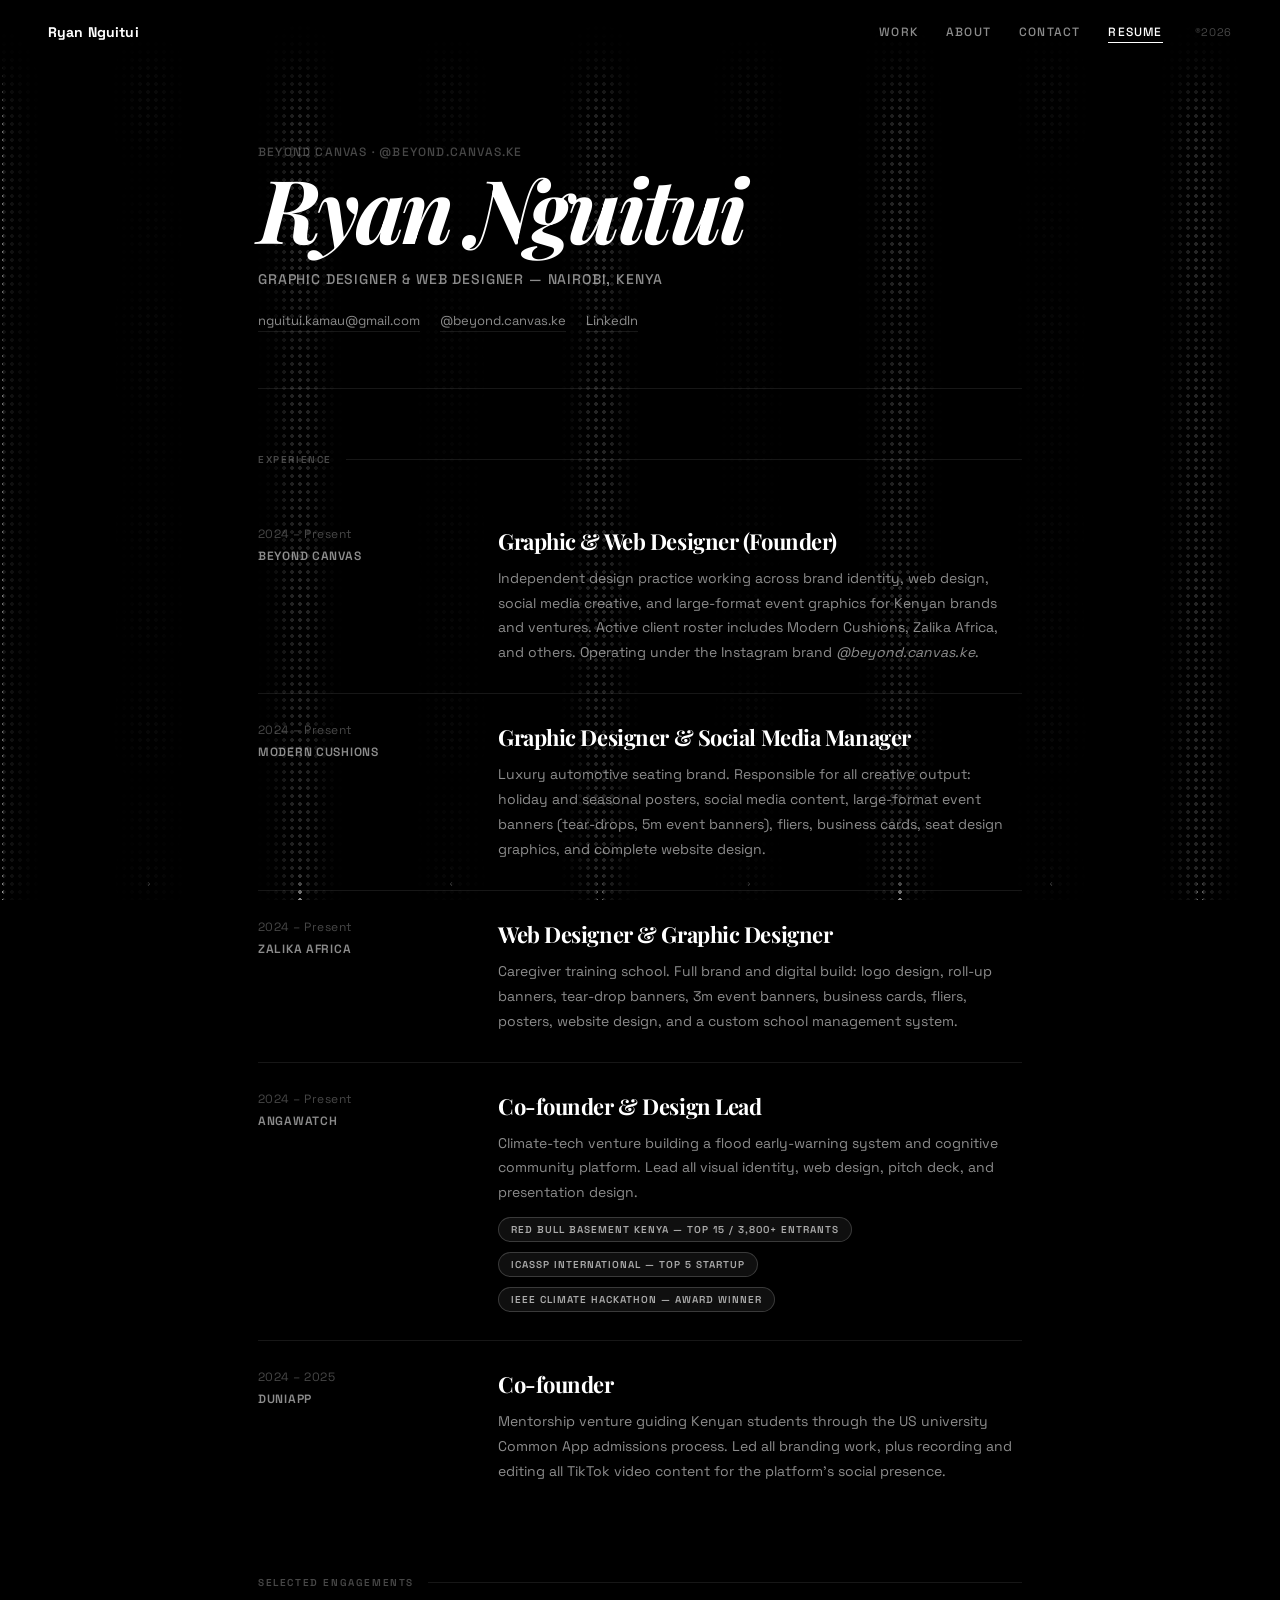
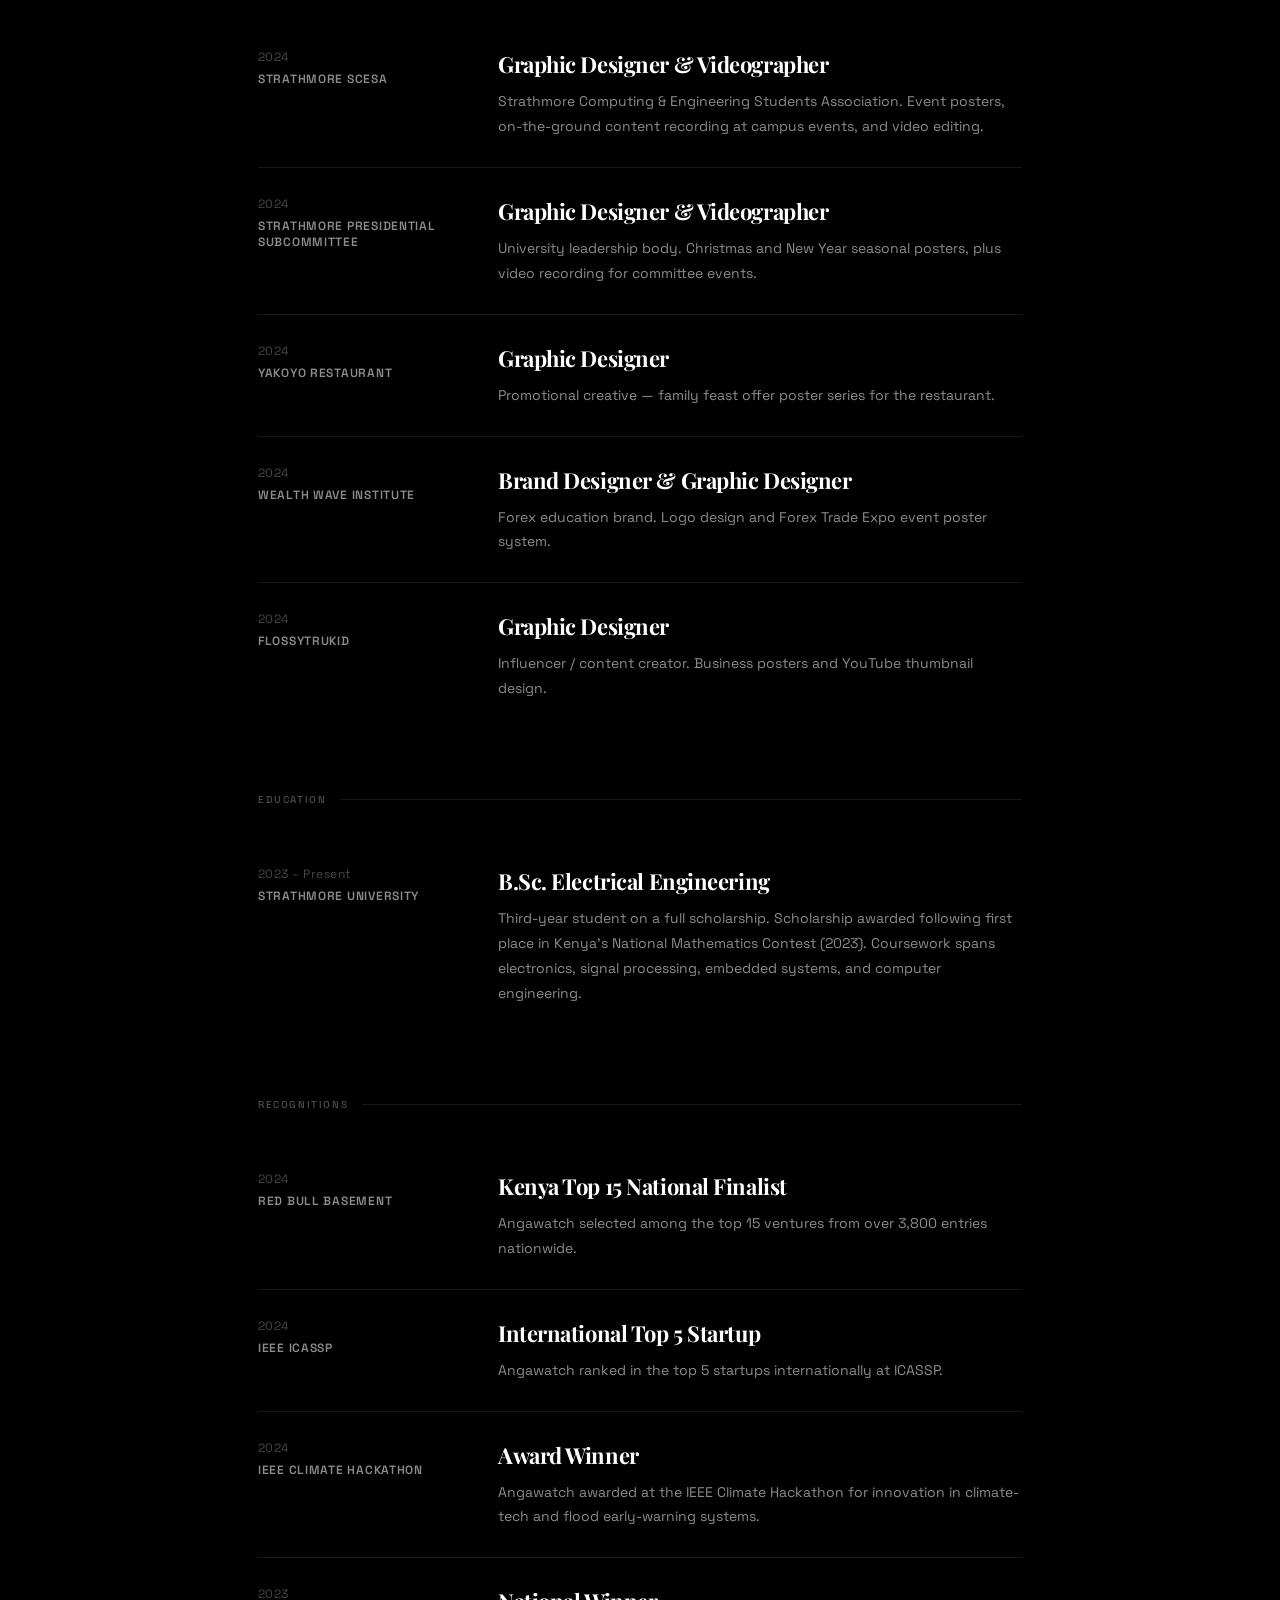
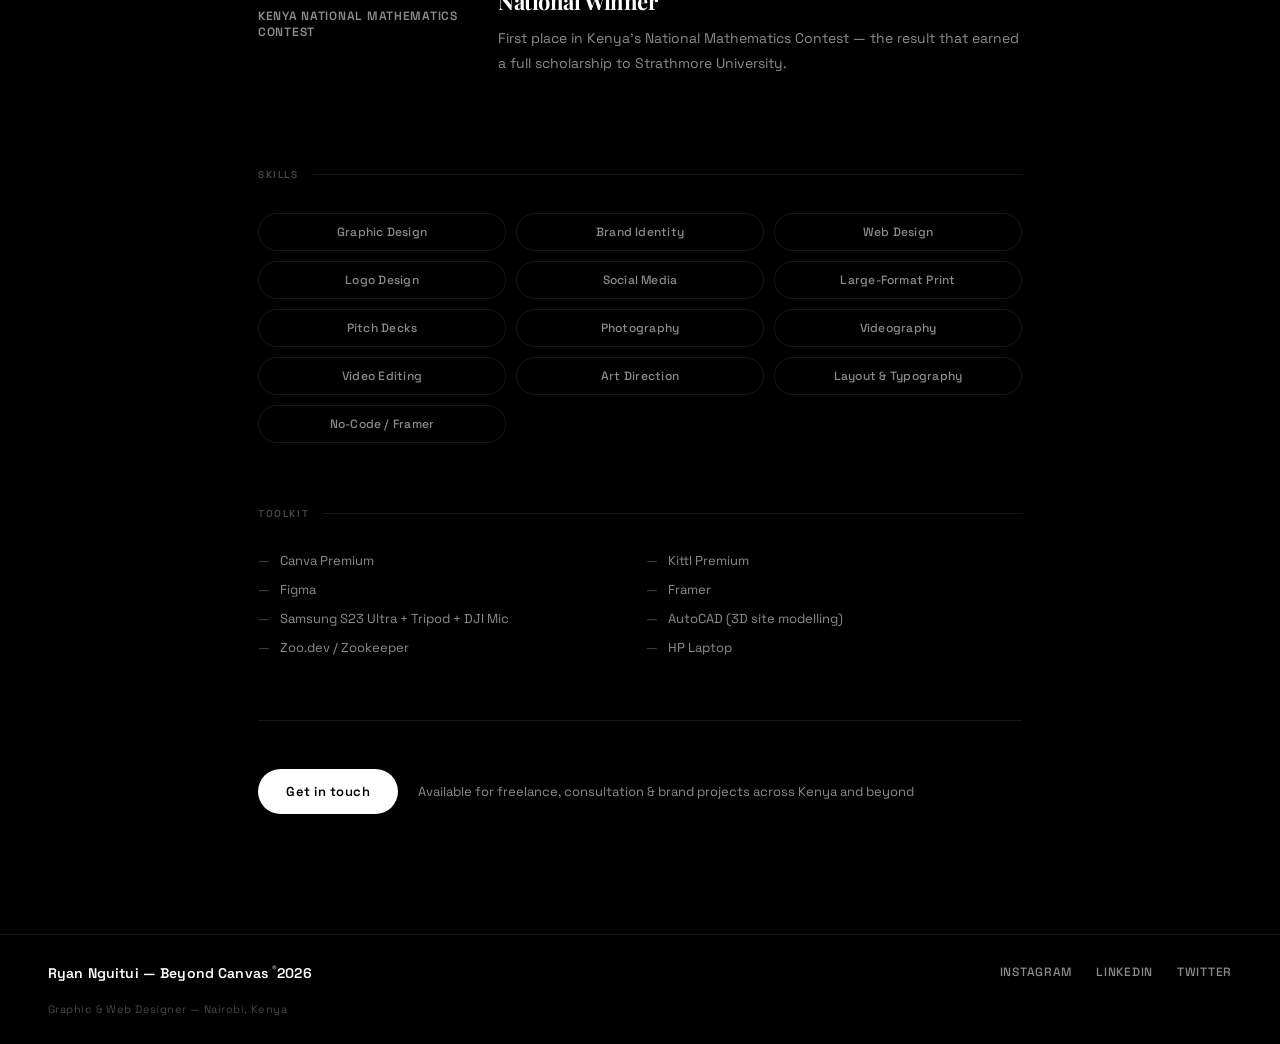
==== resume.html @ 9ce924ae "Initial portfolio — Ryan Nguitui / Beyond Canvas Co-Authored-By: Claude Sonnet 4.6 <noreply@anthropi" ====
<!DOCTYPE html>
<html lang="en">

<head>
    <meta charset="UTF-8">
    <meta name="viewport" content="width=device-width, initial-scale=1.0, maximum-scale=1.0, user-scalable=no, viewport-fit=cover">
    <title>Resume — Ryan Nguitui · Beyond Canvas</title>
    <link rel="preconnect" href="https://fonts.googleapis.com">
    <link rel="preconnect" href="https://fonts.gstatic.com" crossorigin>
    <link
        href="https://fonts.googleapis.com/css2?family=Space+Grotesk:wght@300;400;500;600;700&family=Playfair+Display:ital,wght@0,400;0,700;1,400;1,700&display=swap"
        rel="stylesheet">
    <script src="https://cdn.jsdelivr.net/npm/gsap@3.12.5/dist/gsap.min.js"></script>
    <link rel="stylesheet" href="css/styles.css">
    <style>
        .resume-page {
            max-width: 860px;
            margin-inline: auto;
            padding-inline: var(--pad-x);
            padding-block: calc(var(--nav-h) + 80px) 120px;
        }

        .resume-header {
            padding-bottom: 56px;
            border-bottom: 1px solid var(--border);
            margin-bottom: 64px;
        }

        .resume-name {
            font-family: var(--font-display);
            font-style: italic;
            font-size: clamp(52px, 7vw, 88px);
            font-weight: 700;
            letter-spacing: -0.04em;
            line-height: 0.95;
            margin-bottom: 20px;
        }

        .resume-handle {
            font-family: var(--font-sans);
            font-size: 12px;
            font-weight: 500;
            letter-spacing: .1em;
            text-transform: uppercase;
            color: var(--text3);
            margin-bottom: 6px;
        }

        .resume-role {
            font-family: var(--font-sans);
            font-size: 14px;
            font-weight: 500;
            letter-spacing: .06em;
            text-transform: uppercase;
            color: var(--text2);
            margin-bottom: 24px;
        }

        .resume-contact {
            display: flex;
            flex-wrap: wrap;
            gap: 20px;
        }

        .resume-contact a {
            font-family: var(--font-sans);
            font-size: 13px;
            color: var(--text2);
            border-bottom: 1px solid var(--border);
            padding-bottom: 2px;
            transition: color .2s, border-color .2s;
        }

        .resume-contact a:hover {
            color: var(--text);
            border-color: rgba(255, 255, 255, .35);
        }

        .r-section {
            margin-bottom: 64px;
        }

        .r-section-title {
            font-family: var(--font-sans);
            font-size: 10px;
            font-weight: 600;
            letter-spacing: .16em;
            text-transform: uppercase;
            color: var(--text3);
            margin-bottom: 32px;
            display: flex;
            align-items: center;
            gap: 14px;
        }

        .r-section-title::after {
            content: '';
            flex: 1;
            height: 1px;
            background: var(--border);
        }

        .r-item {
            display: grid;
            grid-template-columns: 200px 1fr;
            gap: 40px;
            padding-block: 28px;
            border-bottom: 1px solid var(--border);
        }

        .r-item:last-child {
            border-bottom: none;
        }

        .r-date {
            font-family: var(--font-sans);
            font-size: 12px;
            color: var(--text3);
            letter-spacing: .04em;
            margin-bottom: 6px;
        }

        .r-company {
            font-family: var(--font-sans);
            font-size: 12px;
            font-weight: 600;
            letter-spacing: .06em;
            text-transform: uppercase;
            color: var(--text2);
        }

        .r-title {
            font-family: var(--font-display);
            font-size: 22px;
            font-weight: 700;
            letter-spacing: -0.02em;
            margin-bottom: 10px;
        }

        .r-desc {
            font-family: var(--font-sans);
            font-size: 14px;
            line-height: 1.78;
            color: var(--text2);
        }

        /* Recognition badges */
        .badge-row {
            display: flex;
            flex-wrap: wrap;
            gap: 10px;
            margin-top: 12px;
        }

        .badge {
            font-family: var(--font-sans);
            font-size: 10px;
            font-weight: 600;
            letter-spacing: .1em;
            text-transform: uppercase;
            color: rgba(255, 255, 255, .65);
            border: 1px solid rgba(255, 255, 255, .18);
            background: rgba(255, 255, 255, .06);
            padding: 5px 12px;
            border-radius: 999px;
        }

        .skills-grid {
            display: grid;
            grid-template-columns: repeat(3, 1fr);
            gap: 10px;
        }

        .skill-pill {
            font-family: var(--font-sans);
            padding: 10px 16px;
            border: 1px solid var(--border);
            border-radius: 999px;
            font-size: 12px;
            font-weight: 500;
            color: var(--text2);
            text-align: center;
            transition: border-color .2s, color .2s;
        }

        .skill-pill:hover {
            border-color: var(--border2);
            color: var(--text);
        }

        .toolkit-grid {
            display: grid;
            grid-template-columns: repeat(2, 1fr);
            gap: 12px;
            margin-top: 4px;
        }

        .toolkit-item {
            font-family: var(--font-sans);
            font-size: 13px;
            color: var(--text2);
            display: flex;
            align-items: center;
            gap: 10px;
        }

        .toolkit-item::before {
            content: '—';
            color: var(--text3);
            flex-shrink: 0;
        }

        .resume-cta {
            display: flex;
            align-items: center;
            gap: 20px;
            padding-top: 48px;
            border-top: 1px solid var(--border);
            margin-top: 64px;
        }

        @media (max-width: 640px) {
            .r-item {
                grid-template-columns: 1fr;
                gap: 8px;
            }

            .skills-grid {
                grid-template-columns: repeat(2, 1fr);
            }

            .toolkit-grid {
                grid-template-columns: 1fr;
            }

            .resume-cta {
                flex-direction: column;
                align-items: flex-start;
            }
        }
    </style>
</head>

<body>

    <div class="magnetic-cursor" id="magnetic-cursor" aria-hidden="true"></div>

    <!-- NAV -->
    <header class="nav scrolled" id="nav">
        <div class="nav-inner">
            <a href="index.html" class="nav-logo" data-magnetic>Ryan Nguitui</a>
            <nav class="nav-links">
                <a href="index.html#work" class="nav-link">Work</a>
                <a href="index.html#about" class="nav-link">About</a>
                <a href="index.html#contact" class="nav-link">Contact</a>
                <a href="resume.html" class="nav-link active">Resume</a>
            </nav>
            <span class="nav-year">®2026</span>
            <button class="burger" id="burger" aria-label="Menu" aria-expanded="false">
                <span></span><span></span>
            </button>
        </div>
        <div class="mobile-menu" id="mobile-menu" aria-hidden="true">
            <a href="index.html#work" class="m-link">Work</a>
            <a href="index.html#about" class="m-link">About</a>
            <a href="index.html#contact" class="m-link">Contact</a>
            <a href="resume.html" class="m-link">Resume</a>
        </div>
    </header>

    <!-- RESUME CONTENT -->
    <main class="resume-page">

        <header class="resume-header fade-up">
            <p class="resume-handle">Beyond Canvas · @beyond.canvas.ke</p>
            <h1 class="resume-name">Ryan Nguitui</h1>
            <p class="resume-role">Graphic Designer &amp; Web Designer — Nairobi, Kenya</p>
            <div class="resume-contact">
                <a href="mailto:nguitui.kamau@gmail.com">nguitui.kamau@gmail.com</a>
                <a href="https://instagram.com/beyond.canvas.ke" target="_blank" rel="noopener">@beyond.canvas.ke</a>
                <a href="https://www.linkedin.com/in/ryan-nguitui/" target="_blank" rel="noopener">LinkedIn</a>
            </div>
        </header>

        <!-- Experience -->
        <section class="r-section fade-up">
            <p class="r-section-title">Experience</p>

            <div class="r-item">
                <div class="r-item-meta">
                    <p class="r-date">2024 – Present</p>
                    <p class="r-company">Beyond Canvas</p>
                </div>
                <div class="r-item-body">
                    <h2 class="r-title">Graphic &amp; Web Designer (Founder)</h2>
                    <p class="r-desc">Independent design practice working across brand identity, web design, social
                        media creative, and large-format event graphics for Kenyan brands and ventures. Active client
                        roster includes Modern Cushions, Zalika Africa, and others. Operating under the Instagram brand
                        <em>@beyond.canvas.ke</em>.</p>
                </div>
            </div>

            <div class="r-item">
                <div class="r-item-meta">
                    <p class="r-date">2024 – Present</p>
                    <p class="r-company">Modern Cushions</p>
                </div>
                <div class="r-item-body">
                    <h2 class="r-title">Graphic Designer &amp; Social Media Manager</h2>
                    <p class="r-desc">Luxury automotive seating brand. Responsible for all creative output: holiday and
                        seasonal posters, social media content, large-format event banners (tear-drops, 5m event
                        banners), fliers, business cards, seat design graphics, and complete website design.</p>
                </div>
            </div>

            <div class="r-item">
                <div class="r-item-meta">
                    <p class="r-date">2024 – Present</p>
                    <p class="r-company">Zalika Africa</p>
                </div>
                <div class="r-item-body">
                    <h2 class="r-title">Web Designer &amp; Graphic Designer</h2>
                    <p class="r-desc">Caregiver training school. Full brand and digital build: logo design, roll-up
                        banners, tear-drop banners, 3m event banners, business cards, fliers, posters, website design,
                        and a custom school management system.</p>
                </div>
            </div>

            <div class="r-item">
                <div class="r-item-meta">
                    <p class="r-date">2024 – Present</p>
                    <p class="r-company">Angawatch</p>
                </div>
                <div class="r-item-body">
                    <h2 class="r-title">Co-founder &amp; Design Lead</h2>
                    <p class="r-desc">Climate-tech venture building a flood early-warning system and cognitive community
                        platform. Lead all visual identity, web design, pitch deck, and presentation design. </p>
                    <div class="badge-row">
                        <span class="badge">Red Bull Basement Kenya — Top 15 / 3,800+ entrants</span>
                        <span class="badge">ICASSP International — Top 5 Startup</span>
                        <span class="badge">IEEE Climate Hackathon — Award Winner</span>
                    </div>
                </div>
            </div>

            <div class="r-item">
                <div class="r-item-meta">
                    <p class="r-date">2024 – 2025</p>
                    <p class="r-company">DuniApp</p>
                </div>
                <div class="r-item-body">
                    <h2 class="r-title">Co-founder</h2>
                    <p class="r-desc">Mentorship venture guiding Kenyan students through the US university Common App
                        admissions process. Led all branding work, plus recording and editing all TikTok video content
                        for the platform's social presence.</p>
                </div>
            </div>

        </section>

        <!-- Selected Engagements -->
        <section class="r-section fade-up">
            <p class="r-section-title">Selected Engagements</p>

            <div class="r-item">
                <div class="r-item-meta">
                    <p class="r-date">2024</p>
                    <p class="r-company">Strathmore SCESA</p>
                </div>
                <div class="r-item-body">
                    <h2 class="r-title">Graphic Designer &amp; Videographer</h2>
                    <p class="r-desc">Strathmore Computing &amp; Engineering Students Association. Event posters,
                        on-the-ground content recording at campus events, and video editing.</p>
                </div>
            </div>

            <div class="r-item">
                <div class="r-item-meta">
                    <p class="r-date">2024</p>
                    <p class="r-company">Strathmore Presidential Subcommittee</p>
                </div>
                <div class="r-item-body">
                    <h2 class="r-title">Graphic Designer &amp; Videographer</h2>
                    <p class="r-desc">University leadership body. Christmas and New Year seasonal posters, plus video
                        recording for committee events.</p>
                </div>
            </div>

            <div class="r-item">
                <div class="r-item-meta">
                    <p class="r-date">2024</p>
                    <p class="r-company">Yakoyo Restaurant</p>
                </div>
                <div class="r-item-body">
                    <h2 class="r-title">Graphic Designer</h2>
                    <p class="r-desc">Promotional creative — family feast offer poster series for the restaurant.</p>
                </div>
            </div>

            <div class="r-item">
                <div class="r-item-meta">
                    <p class="r-date">2024</p>
                    <p class="r-company">Wealth Wave Institute</p>
                </div>
                <div class="r-item-body">
                    <h2 class="r-title">Brand Designer &amp; Graphic Designer</h2>
                    <p class="r-desc">Forex education brand. Logo design and Forex Trade Expo event poster system.</p>
                </div>
            </div>

            <div class="r-item">
                <div class="r-item-meta">
                    <p class="r-date">2024</p>
                    <p class="r-company">Flossytrukid</p>
                </div>
                <div class="r-item-body">
                    <h2 class="r-title">Graphic Designer</h2>
                    <p class="r-desc">Influencer / content creator. Business posters and YouTube thumbnail design.</p>
                </div>
            </div>

        </section>

        <!-- Education -->
        <section class="r-section fade-up">
            <p class="r-section-title">Education</p>
            <div class="r-item">
                <div class="r-item-meta">
                    <p class="r-date">2023 – Present</p>
                    <p class="r-company">Strathmore University</p>
                </div>
                <div class="r-item-body">
                    <h2 class="r-title">B.Sc. Electrical Engineering</h2>
                    <p class="r-desc">Third-year student on a full scholarship. Scholarship awarded following first
                        place in Kenya's National Mathematics Contest (2023). Coursework spans electronics, signal
                        processing, embedded systems, and computer engineering.</p>
                </div>
            </div>
        </section>

        <!-- Recognitions -->
        <section class="r-section fade-up">
            <p class="r-section-title">Recognitions</p>

            <div class="r-item">
                <div class="r-item-meta">
                    <p class="r-date">2024</p>
                    <p class="r-company">Red Bull Basement</p>
                </div>
                <div class="r-item-body">
                    <h2 class="r-title">Kenya Top 15 National Finalist</h2>
                    <p class="r-desc">Angawatch selected among the top 15 ventures from over 3,800 entries nationwide.
                    </p>
                </div>
            </div>

            <div class="r-item">
                <div class="r-item-meta">
                    <p class="r-date">2024</p>
                    <p class="r-company">IEEE ICASSP</p>
                </div>
                <div class="r-item-body">
                    <h2 class="r-title">International Top 5 Startup</h2>
                    <p class="r-desc">Angawatch ranked in the top 5 startups internationally at ICASSP.</p>
                </div>
            </div>

            <div class="r-item">
                <div class="r-item-meta">
                    <p class="r-date">2024</p>
                    <p class="r-company">IEEE Climate Hackathon</p>
                </div>
                <div class="r-item-body">
                    <h2 class="r-title">Award Winner</h2>
                    <p class="r-desc">Angawatch awarded at the IEEE Climate Hackathon for innovation in climate-tech and
                        flood early-warning systems.</p>
                </div>
            </div>

            <div class="r-item">
                <div class="r-item-meta">
                    <p class="r-date">2023</p>
                    <p class="r-company">Kenya National Mathematics Contest</p>
                </div>
                <div class="r-item-body">
                    <h2 class="r-title">National Winner</h2>
                    <p class="r-desc">First place in Kenya's National Mathematics Contest — the result that earned a
                        full scholarship to Strathmore University.</p>
                </div>
            </div>

        </section>

        <!-- Skills -->
        <section class="r-section fade-up">
            <p class="r-section-title">Skills</p>
            <div class="skills-grid">
                <span class="skill-pill">Graphic Design</span>
                <span class="skill-pill">Brand Identity</span>
                <span class="skill-pill">Web Design</span>
                <span class="skill-pill">Logo Design</span>
                <span class="skill-pill">Social Media</span>
                <span class="skill-pill">Large-Format Print</span>
                <span class="skill-pill">Pitch Decks</span>
                <span class="skill-pill">Photography</span>
                <span class="skill-pill">Videography</span>
                <span class="skill-pill">Video Editing</span>
                <span class="skill-pill">Art Direction</span>
                <span class="skill-pill">Layout &amp; Typography</span>
                <span class="skill-pill">No-Code / Framer</span>
            </div>
        </section>

        <!-- Toolkit -->
        <section class="r-section fade-up">
            <p class="r-section-title">Toolkit</p>
            <div class="toolkit-grid">
                <span class="toolkit-item">Canva Premium</span>
                <span class="toolkit-item">Kittl Premium</span>
                <span class="toolkit-item">Figma</span>
                <span class="toolkit-item">Framer</span>
                <span class="toolkit-item">Samsung S23 Ultra + Tripod + DJI Mic</span>
                <span class="toolkit-item">AutoCAD (3D site modelling)</span>
                <span class="toolkit-item">Zoo.dev / Zookeeper</span>
                <span class="toolkit-item">HP Laptop</span>
            </div>
        </section>

        <!-- CTA -->
        <div class="resume-cta fade-up">
            <a href="mailto:nguitui.kamau@gmail.com" class="btn-white" data-magnetic>Get in touch</a>
            <span style="font-family:var(--font-sans);font-size:13px;color:var(--text2);">
                Available for freelance, consultation &amp; brand projects across Kenya and beyond
            </span>
        </div>

    </main>

    <!-- FOOTER -->
    <footer class="footer">
        <div class="footer-inner">
            <a href="index.html" class="footer-logo">Ryan Nguitui — Beyond Canvas <sup>®</sup>2026</a>
            <nav class="footer-social">
                <a href="https://instagram.com/beyond.canvas.ke" target="_blank" rel="noopener"
                    data-magnetic>Instagram</a>
                <a href="https://www.linkedin.com/in/ryan-nguitui/" target="_blank" rel="noopener" data-magnetic>LinkedIn</a>
                <a href="https://twitter.com" target="_blank" rel="noopener" data-magnetic>Twitter</a>
            </nav>
            <span class="footer-copy">Graphic &amp; Web Designer — Nairobi, Kenya</span>
        </div>
    </footer>

    <script src="js/main.js"></script>
    <script>document.getElementById('nav').classList.add('scrolled');</script>
</body>

</html>
---- css/styles.css ----
/* ======================================================
   RYAN NGUITUI — BEYOND CANVAS PORTFOLIO
   Space Grotesk + Playfair Display
   GSAP Magnetic Cursor
   ====================================================== */

/* ======================================================
   1. RESET
   ====================================================== */
*,
*::before,
*::after {
    box-sizing: border-box;
    margin: 0;
    padding: 0;
}

html {
    scroll-behavior: smooth;
    -webkit-text-size-adjust: 100%;
}

ul,
ol {
    list-style: none;
}

img,
video {
    max-width: 100%;
    display: block;
}

a {
    text-decoration: none;
    color: inherit;
}

button {
    cursor: none;
    border: none;
    background: none;
    font: inherit;
}

/* ======================================================
   2. DESIGN TOKENS
   ====================================================== */
:root {
    --bg: #000000;
    --text: #FFFFFF;
    --text2: rgba(255, 255, 255, 0.55);
    /* raised from .42 for readability */
    --text3: rgba(255, 255, 255, 0.28);
    --border: rgba(255, 255, 255, 0.09);
    --border2: rgba(255, 255, 255, 0.16);

    /* Fonts */
    --font-display: 'Playfair Display', Georgia, serif;
    --font-sans: 'Space Grotesk', -apple-system, sans-serif;
    /* Keep --font-serif alias for project.css compatibility */
    --font-serif: 'Playfair Display', Georgia, serif;

    --nav-h: 64px;
    --pad-x: 48px;
    --max-w: 1380px;

    --ease: cubic-bezier(0.16, 1, 0.3, 1);
    --ease-io: cubic-bezier(0.33, 1, 0.68, 1);
}

/* ======================================================
   3. BASE
   ====================================================== */
body {
    font-family: var(--font-sans);
    background: var(--bg);
    color: var(--text);
    overflow-x: hidden;
    -webkit-font-smoothing: antialiased;
    cursor: none;
}

a,
button,
[data-morph],
[data-cursor],
[data-magnetic] {
    cursor: none;
}

/* ======================================================
   4. MAGNETIC CURSOR
   Single white circle — mix-blend-mode: exclusion
   GSAP handles all position, scale, rotation
   ====================================================== */
.magnetic-cursor {
    position: fixed;
    top: 0;
    left: 0;
    width: 40px;
    height: 40px;
    border-radius: 50%;
    background: #FFFFFF;
    mix-blend-mode: exclusion;
    pointer-events: none;
    z-index: 99999;
    will-change: transform, width, height, border-radius;
    /* contrast boost so it's visible on dark backgrounds */
    backdrop-filter: contrast(1.5);
    -webkit-backdrop-filter: contrast(1.5);
    opacity: 0;
    /* starts invisible; JS fades in on first move */
}

/* ======================================================
   5. WATERMARK
   ====================================================== */
.ryan-watermark {
    position: fixed;
    bottom: 32px;
    right: var(--pad-x);
    font-family: var(--font-sans);
    font-size: 14px;
    font-weight: 500;
    letter-spacing: 0.01em;
    color: rgba(255, 255, 255, .45);
    z-index: 900;
    pointer-events: none;
    opacity: 0;
    transform: translateY(8px);
    transition: opacity .6s var(--ease), transform .6s var(--ease);
}

.ryan-watermark sup {
    font-size: 9px;
    vertical-align: super;
    font-weight: 400;
}

.ryan-watermark.show {
    opacity: 1;
    transform: translateY(0);
}

/* ======================================================
   6. NAVIGATION
   ====================================================== */
.nav {
    position: fixed;
    inset-block-start: 0;
    inset-inline: 0;
    z-index: 1000;
    height: var(--nav-h);
    border-bottom: 1px solid transparent;
    transition: border-color .3s, background .3s;
}

.nav.scrolled {
    border-bottom-color: var(--border);
    background: rgba(10, 10, 10, .88);
    backdrop-filter: blur(20px);
    -webkit-backdrop-filter: blur(20px);
}

.nav-inner {
    max-width: var(--max-w);
    margin-inline: auto;
    padding-inline: var(--pad-x);
    height: 100%;
    display: flex;
    align-items: center;
    gap: 32px;
}

.nav-logo {
    font-family: var(--font-sans);
    font-size: 14px;
    font-weight: 700;
    letter-spacing: .01em;
    color: var(--text);
    transition: opacity .2s;
    flex-shrink: 0;
}

.nav-logo:hover {
    opacity: .5;
}

.nav-links {
    display: flex;
    align-items: center;
    gap: 28px;
    margin-inline-start: auto;
}

.nav-link {
    font-family: var(--font-sans);
    font-size: 12px;
    font-weight: 500;
    letter-spacing: .1em;
    text-transform: uppercase;
    color: var(--text2);
    position: relative;
    transition: color .2s;
}

.nav-link::after {
    content: '';
    position: absolute;
    bottom: -3px;
    left: 0;
    right: 0;
    height: 1px;
    background: var(--text);
    transform: scaleX(0);
    transform-origin: left;
    transition: transform .3s var(--ease);
}

.nav-link:hover,
.nav-link.active {
    color: var(--text);
}

.nav-link:hover::after,
.nav-link.active::after {
    transform: scaleX(1);
}

.nav-year {
    font-size: 11px;
    color: var(--text3);
    letter-spacing: .06em;
    flex-shrink: 0;
}

/* Burger */
.burger {
    display: none;
    flex-direction: column;
    gap: 6px;
    padding: 6px;
    margin-inline-start: auto;
}

.burger span {
    display: block;
    width: 20px;
    height: 1.5px;
    background: var(--text);
    transition: transform .3s var(--ease), opacity .2s;
}

.burger.open span:nth-child(1) {
    transform: translateY(7.5px) rotate(45deg);
}

.burger.open span:nth-child(2) {
    transform: translateY(-7.5px) rotate(-45deg);
}

/* Mobile menu */
.mobile-menu {
    position: fixed;
    inset: var(--nav-h) 0 0 0;
    background: var(--bg);
    padding: 48px var(--pad-x);
    display: flex;
    flex-direction: column;
    gap: 8px;
    transform: translateX(100%);
    transition: transform .4s var(--ease);
    z-index: 999;
    border-top: 1px solid var(--border);
}

.mobile-menu.open {
    transform: translateX(0);
}

.m-link {
    font-family: var(--font-display);
    font-size: clamp(40px, 8vw, 64px);
    font-weight: 700;
    letter-spacing: -0.02em;
    color: var(--text);
    line-height: 1.1;
    transition: opacity .2s;
}

.m-link:hover {
    opacity: .4;
}

.m-social {
    display: flex;
    gap: 24px;
    padding-top: 32px;
    margin-top: auto;
    border-top: 1px solid var(--border);
}

.m-social a {
    font-size: 12px;
    letter-spacing: .08em;
    text-transform: uppercase;
    color: var(--text2);
    transition: color .2s;
}

.m-social a:hover {
    color: var(--text);
}

/* ======================================================
   7. HERO — Portrait + huge name only
   ====================================================== */
.hero {
    position: relative;
    min-height: 92svh;
    overflow: hidden;
}

.hero-grid {
    display: grid;
    grid-template-columns: 54fr 46fr;
    min-height: 92svh;
}

/* LEFT */
.hero-left {
    display: flex;
    flex-direction: column;
    justify-content: center;
    gap: 28px;
    padding: calc(64px + var(--nav-h)) var(--pad-x) 64px clamp(48px, 10vw, 140px);
    border-right: none;
    position: relative;
    z-index: 2;
}

/* BIG name — Space Grotesk + Playfair italic for the second line */
.hero-title {
    font-family: var(--font-sans);
    font-size: clamp(72px, 10vw, 160px);
    font-weight: 700;
    line-height: 1.0;
    letter-spacing: -0.045em;
    color: var(--text);
}

/* The italic <em> uses Playfair Display */
.hero-title em {
    font-family: var(--font-display);
    font-style: italic;
    font-weight: 700;
}

.hero-tagline {
    font-family: var(--font-sans);
    font-size: clamp(15px, 1.3vw, 18px);
    font-weight: 400;
    line-height: 1.75;
    color: var(--text2);
    letter-spacing: .01em;
    max-width: 420px;
}

.tagline-short {
    display: none;
}

.hero-ctas {
    display: flex;
    align-items: center;
    gap: 12px;
    margin-top: 24px;
}

.hero-cta {
    display: inline-flex;
    align-items: center;
    gap: 8px;
    padding: 16px 36px;
    border: none;
    border-radius: 999px;
    font-family: var(--font-sans);
    font-size: 13px;
    font-weight: 700;
    letter-spacing: .1em;
    text-transform: uppercase;
    color: #000;
    background: #fff;
    box-shadow: 0 0 24px rgba(255,255,255,0.15);
    transition: background .25s, transform .25s var(--ease), box-shadow .25s;
}

.hero-cta:hover {
    background: #eaeaea;
    transform: translateY(-3px) scale(1.03);
    box-shadow: 0 12px 32px rgba(255,255,255,0.25);
}

.cta-mobile { display: none; }

/* Scroll hint */
.scroll-hint {
    position: absolute;
    bottom: 36px;
    left: 50%;
    transform: translateX(-50%);
    display: flex;
    flex-direction: column;
    align-items: center;
    gap: 0;
    z-index: 3;
    opacity: 0;
    animation: heroIn .8s var(--ease) .5s forwards;
}

.scroll-hint-line {
    display: block;
    width: 1px;
    height: 52px;
    background: rgba(255, 255, 255, .3);
    transform-origin: top center;
    animation: scrollDrop 2s ease-in-out 1s infinite;
}

@keyframes scrollDrop {
    0% {
        transform: scaleY(0);
        opacity: 0;
        transform-origin: top center;
    }

    40% {
        transform: scaleY(1);
        opacity: 1;
        transform-origin: top center;
    }

    60% {
        transform: scaleY(1);
        opacity: 1;
        transform-origin: bottom center;
    }

    100% {
        transform: scaleY(0);
        opacity: 0;
        transform-origin: bottom center;
    }
}

/* RIGHT — Portrait */
.hero-right {
    position: relative;
    overflow: hidden;
}



.portrait-img {
    position: absolute;
    inset: 0;
    transition: transform .8s var(--ease);
    transform-origin: center top;
    transform: scale(1.95);
    /* extreme zoom into top half */
    filter: grayscale(100%);
    -webkit-mask-image: linear-gradient(to right, transparent 0%, black 25%);
    mask-image: linear-gradient(to right, transparent 0%, black 25%);
}

.hero-right:hover .portrait-img {
    transform: scale(2.0);
}

/* Hero load animations */
.hero-title,
.hero-tagline {
    opacity: 0;
    transform: translateY(24px);
    animation: heroIn .8s var(--ease) forwards;
}

.hero-title {
    animation-delay: .1s;
}

.hero-tagline {
    animation-delay: .26s;
}

.portrait-img {
    opacity: 0;
    animation: fadeIn .9s var(--ease) .2s forwards;
}

@keyframes heroIn {
    to {
        opacity: 1;
        transform: translateY(0);
    }
}

@keyframes fadeIn {
    to {
        opacity: 1;
    }
}

/* Image cursor trail — injected by JS */
.trail-img {
    position: absolute;
    width: 155px;
    height: 195px;
    object-fit: cover;
    border-radius: 14px;
    pointer-events: none;
    user-select: none;
    transform: translate(-50%, -50%) scale(0);
    opacity: 0;
    transition: transform .3s var(--ease-io), opacity .25s;
    z-index: 20;
    will-change: transform, opacity;
}

.trail-img[data-status="active"] {
    transform: translate(-50%, -50%) scale(1);
    opacity: 1;
    transition: transform .5s var(--ease-io), opacity .35s;
}

/* ======================================================
   8. ABOUT SECTION
   ====================================================== */
.about-section {
    border-top: 1px solid var(--border);
    padding: 100px var(--pad-x);
}

.about-inner {
    max-width: var(--max-w);
    margin-inline: auto;
    display: flex;
    flex-direction: column;
    gap: 64px;
}

.about-top {
    display: flex;
    flex-direction: column;
    gap: 32px;
    max-width: 860px;
}

.about-eyebrow {
    display: flex;
    align-items: center;
    gap: 12px;
    font-family: var(--font-sans);
    font-size: 11px;
    font-weight: 500;
    text-transform: uppercase;
    letter-spacing: .12em;
    color: var(--text3);
}

.about-desc {
    font-family: var(--font-sans);
    font-size: 14px;
    line-height: 2;
    letter-spacing: .06em;
    text-transform: uppercase;
    color: var(--text2);
}

.about-desc-mobile { display: none; }
.skills-mobile-more { display: none; }

.about-skills {
    padding-top: 40px;
    border-top: 1px solid var(--border);
}

.col-label {
    font-family: var(--font-sans);
    font-size: 10px;
    font-weight: 600;
    letter-spacing: .14em;
    text-transform: uppercase;
    color: var(--text3);
    margin-bottom: 18px;
}

.skills-pills {
    display: flex;
    flex-wrap: wrap;
    gap: 10px;
}

.skill-pill {
    font-family: var(--font-sans);
    font-size: 13px;
    font-weight: 400;
    letter-spacing: .02em;
    color: var(--text2);
    padding: 7px 18px;
    border: 1px solid var(--border2);
    border-radius: 999px;
    transition: color .2s, border-color .2s;
}

.skill-pill:hover {
    color: var(--text);
    border-color: rgba(255, 255, 255, .3);
}

/* ======================================================
   ZOOM PARALLAX
   ====================================================== */
.zoom-parallax-container {
    position: relative;
    height: 300vh;
    border-top: 1px solid var(--border);
}
.zoom-parallax-sticky {
    position: sticky;
    top: 0;
    height: 100vh;
    overflow: hidden;
}
.zoom-layer {
    position: absolute;
    top: 0;
    left: 0;
    width: 100%;
    height: 100%;
    display: flex;
    align-items: center;
    justify-content: center;
    will-change: transform;
}
.img-wrap {
    position: relative;
}
.img-wrap img {
    width: 100%;
    height: 100%;
    object-fit: cover;
    border-radius: 8px; /* Slightly softer edges for photography */
}
.pos-0 { width: 25vw; height: 25vh; }
.pos-1 { transform: translate(5vw, -30vh); width: 35vw; height: 30vh; }
.pos-2 { transform: translate(-25vw, -10vh); width: 20vw; height: 45vh; }
.pos-3 { transform: translate(27.5vw, 0); width: 25vw; height: 25vh; }
.pos-4 { transform: translate(5vw, 27.5vh); width: 20vw; height: 25vh; }
.pos-5 { transform: translate(-22.5vw, 27.5vh); width: 30vw; height: 25vh; }
.pos-6 { transform: translate(25vw, 22.5vh); width: 15vw; height: 15vh; }

/* ======================================================
   9. WORK / PROJECTS — 3 × 3 GRID
   ====================================================== */
.work-section {
    padding: 28px var(--pad-x) 120px;
    max-width: var(--max-w);
    margin-inline: auto;
    border-top: 1px solid var(--border);
}

.work-head {
    display: flex;
    align-items: flex-end;
    justify-content: flex-start;
    margin-bottom: 48px;
}

.work-title {
    font-family: var(--font-display);
    font-size: clamp(52px, 8vw, 110px);
    font-weight: 700;
    font-style: italic;
    line-height: .92;
    letter-spacing: -0.04em;
}

.circle-btn {
    width: 80px;
    height: 80px;
    border: 1.5px solid var(--border2);
    border-radius: 50%;
    display: flex;
    align-items: center;
    justify-content: center;
    font-size: 22px;
    color: var(--text);
    flex-shrink: 0;
    transition: background .25s, transform .4s var(--ease);
    margin-bottom: 10px;
}

.circle-btn:hover {
    background: rgba(255, 255, 255, .05);
    transform: rotate(45deg) scale(1.08);
}

/* ======================================================
   Card Stack — fan layout
   ====================================================== */
.card-stack-root {
    width: 100%;
    padding-bottom: 40px;
}

.card-stack-stage {
    position: relative;
    width: 100%;
    height: 580px;
    perspective: 1100px;
    perspective-origin: 50% 100%;
    outline: none;
    overflow: visible;
}

.stack-card {
    position: absolute;
    bottom: 0;
    left: 50%;
    width: 480px;
    height: 600px;
    margin-left: -240px;
    border-radius: 14px;
    overflow: hidden;
    border: 2px solid rgba(255, 255, 255, .10);
    box-shadow: 0 28px 72px rgba(0, 0, 0, .6);
    will-change: transform, opacity;
    transition: transform .55s cubic-bezier(0.16, 1, 0.3, 1), opacity .35s ease;
    transform-style: preserve-3d;
    user-select: none;
    cursor: pointer;
}

.stack-card.is-active {
    cursor: grab;
}

.stack-card.is-active:active {
    cursor: grabbing;
}

.stack-card-bg {
    position: absolute;
    inset: 0;
    background-size: cover;
    background-position: center;
}

/* No full-card overlay — frosted glass nameplate handles contrast */
.stack-card-overlay { display: none; }

.stack-card-content {
    position: absolute;
    bottom: 0;
    left: 0;
    right: 0;
    padding: 14px 20px;
    background: rgba(8, 8, 8, 0.85);
    backdrop-filter: blur(24px) saturate(1.8);
    -webkit-backdrop-filter: blur(24px) saturate(1.8);
    border-top: 1px solid rgba(255, 255, 255, .1);
    z-index: 2;
    display: flex;
    align-items: center;
    justify-content: space-between;
    gap: 16px;
}

.stack-card-text {
    flex: 1;
    min-width: 0;
}

.stack-card-tag {
    font-size: 8px;
    font-weight: 600;
    letter-spacing: .12em;
    text-transform: uppercase;
    color: rgba(255, 255, 255, .5);
    margin-bottom: 2px;
}

.stack-card-title {
    font-family: var(--font-display);
    font-size: 18px;
    font-weight: 700;
    color: #fff;
    line-height: 1.15;
    letter-spacing: -0.02em;
    white-space: nowrap;
    overflow: hidden;
    text-overflow: ellipsis;
}

.stack-card-cat {
    font-size: 10px;
    color: rgba(255, 255, 255, .6);
    margin-top: 2px;
    white-space: nowrap;
    overflow: hidden;
    text-overflow: ellipsis;
}

/* "View case study" pill — shows on active card on the right */
.stack-card-cta {
    display: inline-block;
    flex-shrink: 0;
    padding: 8px 16px;
    border: 1px solid rgba(255, 255, 255, .4);
    border-radius: 999px;
    font-size: 9px;
    font-weight: 500;
    letter-spacing: .1em;
    text-transform: uppercase;
    color: #fff;
    opacity: 0;
    transform: translateX(8px);
    transition: opacity .3s var(--ease), transform .3s var(--ease);
}

.stack-card.is-active .stack-card-cta {
    opacity: 1;
    transform: translateX(0);
}

/* Dots */
.card-stack-dots {
    margin-top: 20px;
    display: flex;
    align-items: center;
    justify-content: center;
    gap: 8px;
}

.stack-dot {
    width: 6px;
    height: 6px;
    border-radius: 50%;
    background: rgba(255, 255, 255, .25);
    border: none;
    padding: 0;
    cursor: pointer;
    transition: background .25s, transform .25s;
}

.stack-dot.is-active {
    background: #fff;
    transform: scale(1.5);
}

/* ======================================================
   10. MORPHING CURSOR TEXT
   ====================================================== */
[data-morph] {
    position: relative;
    display: inline-flex;
    align-items: center;
    cursor: none;
    user-select: none;
    overflow: hidden;
}

.morph-overlay {
    position: absolute;
    inset: 0;
    pointer-events: none;
    background: #FFFFFF;
    color: #0A0A0A;
    display: inherit;
    align-items: inherit;
    justify-content: inherit;
    padding: inherit;
    clip-path: circle(0px at 50% 50%);
    z-index: 5;
    /* transition is handled via JS requestAnimationFrame for smooth follower now */
}

.morph-hover-text {
    font-family: var(--font-display);
    font-size: 24px;
    font-weight: 700;
    color: #0A0A0A;
    white-space: nowrap;
    letter-spacing: -0.02em;
}

.morph-base {
    transition: opacity .35s;
}

[data-morph]:hover .morph-base {
    opacity: .5;
}

/* ======================================================
   11. TESTIMONIALS
   ====================================================== */
.testi-section {
    border-top: 1px solid var(--border);
    padding: 80px var(--pad-x) 100px;
    max-width: var(--max-w);
    margin-inline: auto;
}

.testi-hint {
    font-family: var(--font-sans);
    font-size: 11px;
    font-weight: 500;
    letter-spacing: .14em;
    text-transform: uppercase;
    color: var(--text3);
    margin-bottom: 56px;
}

.testi-hint-mobile { display: none; }

.testi-item {
    display: flex;
    flex-direction: column;
    padding: 72px 0;
    border-bottom: 1px solid var(--border);
    cursor: default;
    user-select: none;
}

.testi-item:first-of-type {
    border-top: 1px solid var(--border);
}

.testi-mark {
    font-family: var(--font-display);
    font-style: italic;
    font-size: clamp(64px, 7vw, 96px);
    line-height: 1;
    color: rgba(255, 255, 255, .12);
    margin-bottom: 16px;
    max-width: 820px;
}

.testi-text-wrap {
    position: relative;
    cursor: none;
    max-width: 820px;
    margin-bottom: 40px;
}

.testi-public {
    font-family: var(--font-display);
    font-style: italic;
    font-size: clamp(20px, 2.6vw, 36px);
    font-weight: 400;
    line-height: 1.38;
    letter-spacing: -0.02em;
    color: var(--text);
}

/* Reveal overlay — circle follows cursor, shows the truth */
.testi-reveal {
    position: absolute;
    inset: 0;
    background: #f5ede0;
    clip-path: circle(0px at 50% 50%);
    pointer-events: none;
    will-change: clip-path;
}

.testi-real {
    font-family: var(--font-display);
    font-style: italic;
    font-size: clamp(20px, 2.6vw, 36px);
    font-weight: 400;
    line-height: 1.38;
    letter-spacing: -0.02em;
    color: #1a1209;
}

.testi-who {
    display: flex;
    align-items: center;
    gap: 16px;
    max-width: 820px;
}

.testi-avatar {
    width: 52px;
    height: 52px;
    border-radius: 50%;
    border: 1px solid var(--border2);
    background: rgba(255, 255, 255, .07);
    flex-shrink: 0;
    overflow: hidden;
    position: relative;
    display: flex;
    align-items: center;
    justify-content: center;
}

.testi-avatar img {
    position: absolute;
    inset: 0;
    width: 100%;
    height: 100%;
    object-fit: cover;
}

.testi-initials {
    font-family: var(--font-sans);
    font-size: 11px;
    font-weight: 600;
    letter-spacing: .06em;
    color: var(--text3);
    text-transform: uppercase;
}

.testi-meta {
    display: flex;
    flex-direction: column;
    gap: 4px;
}

.testi-name {
    font-family: var(--font-sans);
    font-size: 14px;
    font-weight: 600;
    color: var(--text);
    letter-spacing: .01em;
}

.testi-role {
    font-family: var(--font-sans);
    font-size: 12px;
    font-weight: 400;
    color: var(--text3);
    letter-spacing: .03em;
}

/* ======================================================
   12. MARQUEE
   ====================================================== */
.marquee-section {
    padding-block: 60px;
    border-top: 1px solid var(--border);
    overflow: hidden;
}

.marquee-wrap {
    position: relative;
    overflow: hidden;
}

.marquee-wrap::before,
.marquee-wrap::after {
    content: '';
    position: absolute;
    top: 0;
    bottom: 0;
    width: 160px;
    z-index: 2;
    pointer-events: none;
}

.marquee-wrap::before {
    left: 0;
    background: linear-gradient(to right, var(--bg), transparent);
}

.marquee-wrap::after {
    right: 0;
    background: linear-gradient(to left, var(--bg), transparent);
}

.marquee-track {
    display: flex;
    align-items: center;
    width: max-content;
    animation: marquee 32s linear infinite;
}

.marquee-track:hover {
    animation-play-state: paused;
}

.marquee-track span {
    font-family: var(--font-display);
    font-size: clamp(30px, 4.5vw, 58px);
    font-weight: 700;
    letter-spacing: -0.02em;
    color: var(--text);
    opacity: .1;
    padding-inline: 28px;
    transition: opacity .25s;
}

.marquee-track span:hover {
    opacity: .7;
}

.marquee-track .sep {
    opacity: .06;
    font-size: 18px;
    padding: 0;
}

@keyframes marquee {
    from {
        transform: translateX(0);
    }

    to {
        transform: translateX(-50%);
    }
}

/* ======================================================
   13. CONTACT
   ====================================================== */
.contact-section {
    min-height: 80vh;
    display: flex;
    align-items: center;
    justify-content: center;
    border-top: 1px solid var(--border);
    padding: 120px var(--pad-x);
}

.contact-inner {
    max-width: var(--max-w);
    width: 100%;
    margin-inline: auto;
}

.contact-label {
    font-family: var(--font-sans);
    font-size: 11px;
    font-weight: 500;
    letter-spacing: .14em;
    text-transform: uppercase;
    color: var(--text3);
    margin-bottom: 32px;
}

.contact-title {
    font-family: var(--font-display);
    font-style: italic;
    font-size: clamp(80px, 14vw, 200px);
    font-weight: 700;
    line-height: .88;
    letter-spacing: -0.05em;
    margin-bottom: 64px;
}

/* JS handles radius */
.contact-title .morph-hover-text {
    font-size: clamp(80px, 14vw, 200px);
    font-style: italic;
    font-weight: 700;
    line-height: .88;
    letter-spacing: -0.05em;
}

.contact-body {
    display: flex;
    align-items: flex-start;
    justify-content: space-between;
    gap: 48px;
    padding-top: 48px;
    border-top: 1px solid var(--border);
}

.contact-sub {
    font-family: var(--font-sans);
    font-size: 15px;
    line-height: 1.8;
    color: var(--text2);
    max-width: 400px;
}

.contact-links {
    display: flex;
    flex-direction: column;
    align-items: flex-end;
    gap: 20px;
    flex-shrink: 0;
}

.contact-email {
    font-family: var(--font-sans);
    font-size: 14px;
    font-weight: 500;
    color: var(--text2);
    border-bottom: 1px solid var(--border2);
    padding-bottom: 3px;
    transition: color .2s, border-color .2s;
}

.contact-email:hover {
    color: var(--text);
    border-color: rgba(255, 255, 255, .4);
}

.btn-white {
    display: inline-flex;
    align-items: center;
    gap: 6px;
    padding: 14px 28px;
    background: var(--text);
    color: var(--bg);
    border-radius: 999px;
    font-family: var(--font-sans);
    font-size: 13px;
    font-weight: 600;
    letter-spacing: .04em;
    transition: opacity .2s, transform .25s var(--ease);
}

.btn-white:hover {
    opacity: .88;
    transform: translateY(-2px);
}

/* ======================================================
   14. FOOTER
   ====================================================== */
.footer {
    padding-block: 28px;
    border-top: 1px solid var(--border);
}

.footer-inner {
    max-width: var(--max-w);
    margin-inline: auto;
    padding-inline: var(--pad-x);
    display: flex;
    align-items: center;
    flex-wrap: wrap;
    gap: 20px;
}

.footer-logo {
    font-family: var(--font-sans);
    font-size: 14px;
    font-weight: 600;
    letter-spacing: .01em;
    transition: opacity .2s;
}

.footer-logo:hover {
    opacity: .5;
}

.footer-logo sup {
    font-size: 9px;
    vertical-align: super;
    font-weight: 400;
}

.footer-social {
    display: flex;
    gap: 24px;
    margin-inline-start: auto;
}

.footer-social a {
    font-family: var(--font-sans);
    font-size: 12px;
    font-weight: 500;
    letter-spacing: .06em;
    text-transform: uppercase;
    color: var(--text2);
    transition: color .2s;
}

.footer-social a:hover {
    color: var(--text);
}

.footer-copy {
    width: 100%;
    font-family: var(--font-sans);
    font-size: 11px;
    color: var(--text3);
    letter-spacing: .04em;
}

/* ======================================================
   15. SCROLL ANIMATIONS
   ====================================================== */
.fade-up {
    opacity: 0;
    transform: translateY(36px);
    transition: opacity .75s var(--ease), transform .75s var(--ease);
}

.fade-up.in-view {
    opacity: 1;
    transform: translateY(0);
}


/* ======================================================
   16. RESPONSIVE — Tablet ≤ 1100px
   ====================================================== */
@media (max-width: 1100px) {
    :root {
        --pad-x: 32px;
    }

    .contact-body {
        flex-direction: column;
        align-items: flex-start;
    }

    .contact-links {
        align-items: flex-start;
    }

    .morph-grid {
        grid-template-columns: 1fr;
    }

    .morph-el:nth-child(odd) {
        border-right: none;
        padding-right: 0;
        border-bottom: 1px solid var(--border);
    }

    .morph-el:nth-child(even) {
        padding-left: 0;
        border-bottom: 1px solid var(--border);
    }

    .morph-el:last-child {
        border-bottom: none;
    }
}

/* ======================================================
   17. RESPONSIVE — Mobile ≤ 768px
   ====================================================== */
@media (max-width: 768px) {
    :root {
        --pad-x: 20px;
        --nav-h: 56px;
    }

    .nav-links,
    .nav-year {
        display: none;
    }

    .burger {
        display: flex;
    }

    .cta-desktop { display: none; }
    .cta-mobile { display: inline-flex; }

    .hero {
        min-height: 65svh;
    }

    /* Stack: name on top, portrait strip on bottom */
    .hero-grid {
        grid-template-columns: 1fr;
        grid-template-rows: auto 1fr;
        min-height: 65svh;
    }

    .hero-left {
        padding: calc(20px + var(--nav-h)) var(--pad-x) 20px;
        gap: 10px;
        border-right: none;
        z-index: 5;
    }

    .hero-title {
        font-size: clamp(44px, 11vw, 64px);
        word-break: break-word;
        line-height: 0.95;
    }

    .hero-tagline {
        font-size: 14px;
        max-width: 100%;
        line-height: 1.5;
        color: rgba(255, 255, 255, .75);
    }

    .tagline-long {
        display: none;
    }

    .tagline-short {
        display: inline;
    }

    .scroll-hint {
        bottom: 16px;
    }

    /* Portrait strip — horizontal slice showing upper body */
    .hero-right {
        height: 38svh;
        min-height: 180px;
    }



    .portrait-img {
        transform: scale(1.6) !important;
        transform-origin: center 8% !important;
        background-position: center 5% !important;
        background-size: cover !important;
        -webkit-mask-image: linear-gradient(to bottom, black 55%, transparent 100%) !important;
        mask-image: linear-gradient(to bottom, black 55%, transparent 100%) !important;
    }

    .hero-right:hover .portrait-img {
        transform: scale(1.6) !important;
    }

    .trail-img {
        width: 110px;
        height: 138px;
    }

    .testi-item {
        padding: 48px 0;
    }

    .testi-public,
    .testi-real {
        font-size: clamp(18px, 5vw, 26px);
    }

    .card-stack-stage { height: 360px; }
    .stack-card { width: 210px; height: 280px; margin-left: -105px; }
    .stack-card-title { font-size: 15px; }
    .stack-card-content { padding: 10px 14px 14px; }

    .work-section {
        padding: 24px var(--pad-x) 80px;
    }

    .work-head {
        flex-direction: column;
        align-items: flex-start;
        gap: 24px;
    }

    .contact-section {
        padding: 80px var(--pad-x);
    }

    .contact-title {
        font-size: clamp(64px, 16vw, 100px);
    }

    .footer-inner {
        flex-direction: column;
        align-items: flex-start;
    }

    .footer-social {
        margin-inline-start: 0;
    }

    .ryan-watermark {
        display: none;
    }

    .about-top { gap: 24px; padding-bottom: 24px; }
    
    .about-desc-desktop { display: none; }
    .about-desc-mobile { display: inline; }

    .skills-pills {
        gap: 6px;
    }

    .skill-pill {
        border: none !important;
        padding: 0 !important;
        font-size: 11px !important;
        font-weight: 500 !important;
        background: transparent !important;
    }

    .skill-pill::after {
        content: '·';
        margin-left: 6px;
        color: var(--text3);
    }

    .skill-pill:last-child::after {
        content: '';
    }

    .col-label { margin-bottom: 12px; }

    .testi-hint-desktop { display: none; }
    .testi-hint-mobile { 
        display: inline-block; 
        color: var(--text); 
        animation: hintPulse 2s ease-in-out infinite; 
    }

    /* Zoom Parallax: mathematically 1.5x mapped aspect ratios from desktop 16:9 layout */
    .pos-0 { width: 37.5vw; height: 21.1vw; }
    .pos-1 { transform: translate(7.5vw, -25.3vw); width: 52.5vw; height: 25.3vw; }
    .pos-2 { transform: translate(-37.5vw, -8.4vw); width: 30vw; height: 38vw; }
    .pos-3 { transform: translate(41.3vw, 0); width: 37.5vw; height: 21.1vw; }
    .pos-4 { transform: translate(7.5vw, 23.2vw); width: 30vw; height: 21.1vw; }
    .pos-5 { transform: translate(-33.8vw, 23.2vw); width: 45vw; height: 21.1vw; }
    .pos-6 { transform: translate(37.5vw, 19vw); width: 22.5vw; height: 12.7vw; }
}

/* ======================================================
   18. REDUCED MOTION
   ====================================================== */
@media (prefers-reduced-motion: reduce) {

    *,
    *::before,
    *::after {
        animation-duration: .01ms !important;
        transition-duration: .01ms !important;
    }

    .fade-up {
        opacity: 1;
        transform: none;
    }

    .magnetic-cursor {
        display: none;
    }

    body,
    a,
    button,
    [data-morph],
    [data-cursor],
    [data-magnetic] {
        cursor: auto;
    }
}

/* ======================================================
   19. HERO FALLING PATTERN KEYFRAMES
   ====================================================== */
@keyframes fallingBg {
    0%   { background-position: 0px 220px, 3px 220px, 151.5px 337.5px, 25px 24px, 28px 24px, 176.5px 150px, 50px 16px, 53px 16px, 201.5px 91px, 75px 224px, 78px 224px, 226.5px 230.5px, 100px 19px, 103px 19px, 251.5px 121px, 125px 120px, 128px 120px, 276.5px 187px, 150px 31px, 153px 31px, 301.5px 120.5px, 175px 235px, 178px 235px, 326.5px 384.5px, 200px 121px, 203px 121px, 351.5px 228.5px, 225px 224px, 228px 224px, 376.5px 364.5px, 250px 26px, 253px 26px, 401.5px 105px, 275px 75px, 278px 75px, 426.5px 180px; }
    100% { background-position: 0px 6800px, 3px 6800px, 151.5px 6917.5px, 25px 13632px, 28px 13632px, 176.5px 13758px, 50px 5416px, 53px 5416px, 201.5px 5491px, 75px 17175px, 78px 17175px, 226.5px 17301.5px, 100px 5119px, 103px 5119px, 251.5px 5221px, 125px 8428px, 128px 8428px, 276.5px 8495px, 150px 9876px, 153px 9876px, 301.5px 9965.5px, 175px 13391px, 178px 13391px, 326.5px 13540.5px, 200px 14741px, 203px 14741px, 351.5px 14848.5px, 225px 18770px, 228px 18770px, 376.5px 18910.5px, 250px 5082px, 253px 5082px, 401.5px 5161px, 275px 6375px, 278px 6375px, 426.5px 6480px; }
}

@keyframes hintPulse {
    0%, 100% { opacity: 0.5; }
    50% { opacity: 1; text-shadow: 0 0 10px rgba(255, 255, 255, 0.4); }
}

/* ======================================================
   20. IMAGE GALLERY
   ====================================================== */
.gallery-section {
    padding: 96px 0 0;
    position: relative;
}
.gallery-heading {
    text-align: center;
    font-family: var(--font-display);
    font-style: italic;
    font-size: clamp(1.8rem, 3.5vw, 2.8rem);
    color: var(--text);
    margin: 0 0 52px;
    padding: 0 var(--pad-x);
}
.gallery-stage-wrap {
    height: 380px;
    overflow: hidden;
    -webkit-mask-image: linear-gradient(to bottom, #000 0%, #000 52%, transparent 100%);
    mask-image: linear-gradient(to bottom, #000 0%, #000 52%, transparent 100%);
}
.gallery-stage {
    width: 100%;
    height: 100%;
    display: flex;
    align-items: flex-end;
    justify-content: center;
}
.gallery-card {
    flex-shrink: 0;
    border-radius: 12px;
    overflow: hidden;
    position: relative;
    box-shadow:
        rgba(0,0,0,0.02) 0.8px 0px 0.8px,
        rgba(0,0,0,0.06) 2.5px 0px 2.5px,
        rgba(0,0,0,0.14) 7px 0px 7px,
        rgba(0,0,0,0.34) 22px 0px 22px;
    will-change: transform, opacity;
}
.gallery-card img {
    width: 100%;
    height: 100%;
    object-fit: cover;
    object-position: center;
    display: block;
    pointer-events: none;
    -webkit-user-drag: none;
}
.gallery-reel {
    display: none;
    overflow: hidden;
    padding: 20px 0;
}
.gallery-reel-track {
    display: flex;
    gap: 14px;
    width: max-content;
    animation: galleryReel 40s linear infinite;
}
.gallery-reel-card {
    flex-shrink: 0;
    width: 130px;
    height: 185px;
    border-radius: 10px;
    overflow: hidden;
    box-shadow: 0 4px 20px rgba(0,0,0,0.4);
}
.gallery-reel-card img {
    width: 100%;
    height: 100%;
    object-fit: cover;
    object-position: center;
    display: block;
}
@keyframes galleryReel {
    0%   { transform: translateX(0); }
    100% { transform: translateX(-50%); }
}
@media (max-width: 768px) {
    .gallery-section { padding-top: 64px; }
    .gallery-stage-wrap { display: none; }
    .gallery-reel { display: block; }
}

/* ======================================================
   21. PROJECT MODAL
   ====================================================== */
.proj-modal-backdrop {
    position: fixed;
    inset: 0;
    background: rgba(0,0,0,0.82);
    backdrop-filter: blur(10px);
    -webkit-backdrop-filter: blur(10px);
    z-index: 9000;
    display: flex;
    align-items: center;
    justify-content: center;
    padding: 24px;
    opacity: 0;
    pointer-events: none;
    transition: opacity 0.35s var(--ease);
}
.proj-modal-backdrop.is-open {
    opacity: 1;
    pointer-events: all;
}
.proj-modal {
    background: #0e0e0e;
    border: 1px solid var(--border2);
    border-radius: 20px;
    max-width: 680px;
    width: 100%;
    max-height: 90vh;
    overflow-y: auto;
    position: relative;
    transform: translateY(24px) scale(0.97);
    transition: transform 0.38s var(--ease);
    scrollbar-width: none;
}
.proj-modal::-webkit-scrollbar { display: none; }
.proj-modal-backdrop.is-open .proj-modal {
    transform: translateY(0) scale(1);
}
.proj-modal-close {
    position: absolute;
    top: 18px;
    right: 18px;
    background: rgba(255,255,255,0.07);
    border: 1px solid var(--border);
    color: var(--text);
    width: 36px;
    height: 36px;
    border-radius: 50%;
    font-size: 14px;
    cursor: pointer;
    display: flex;
    align-items: center;
    justify-content: center;
    z-index: 2;
    transition: background 0.2s;
}
.proj-modal-close:hover { background: rgba(255,255,255,0.14); }
.proj-modal-img-wrap {
    width: 100%;
    height: 280px;
    border-radius: 20px 20px 0 0;
    overflow: hidden;
}
.proj-modal-img {
    width: 100%;
    height: 100%;
    background-size: cover;
    background-position: center;
    transition: transform 0.5s var(--ease);
}
.proj-modal:hover .proj-modal-img { transform: scale(1.04); }
.proj-modal-body {
    padding: 32px 36px 40px;
}
.proj-modal-tag {
    font-family: var(--font-sans);
    font-size: 11px;
    letter-spacing: 0.12em;
    text-transform: uppercase;
    color: var(--text3);
    margin-bottom: 10px;
}
.proj-modal-title {
    font-family: var(--font-display);
    font-size: clamp(1.5rem, 4vw, 2rem);
    font-weight: 700;
    color: var(--text);
    margin: 0 0 6px;
    line-height: 1.2;
}
.proj-modal-cat {
    font-family: var(--font-sans);
    font-size: 13px;
    color: var(--text2);
    margin: 0 0 20px;
}
.proj-modal-desc {
    font-family: var(--font-sans);
    font-size: 15px;
    line-height: 1.75;
    color: rgba(255,255,255,0.72);
    margin: 0;
}

@media (max-width: 600px) {
    .proj-modal-body { padding: 24px 22px 32px; }
    .proj-modal-img-wrap { height: 200px; }
}
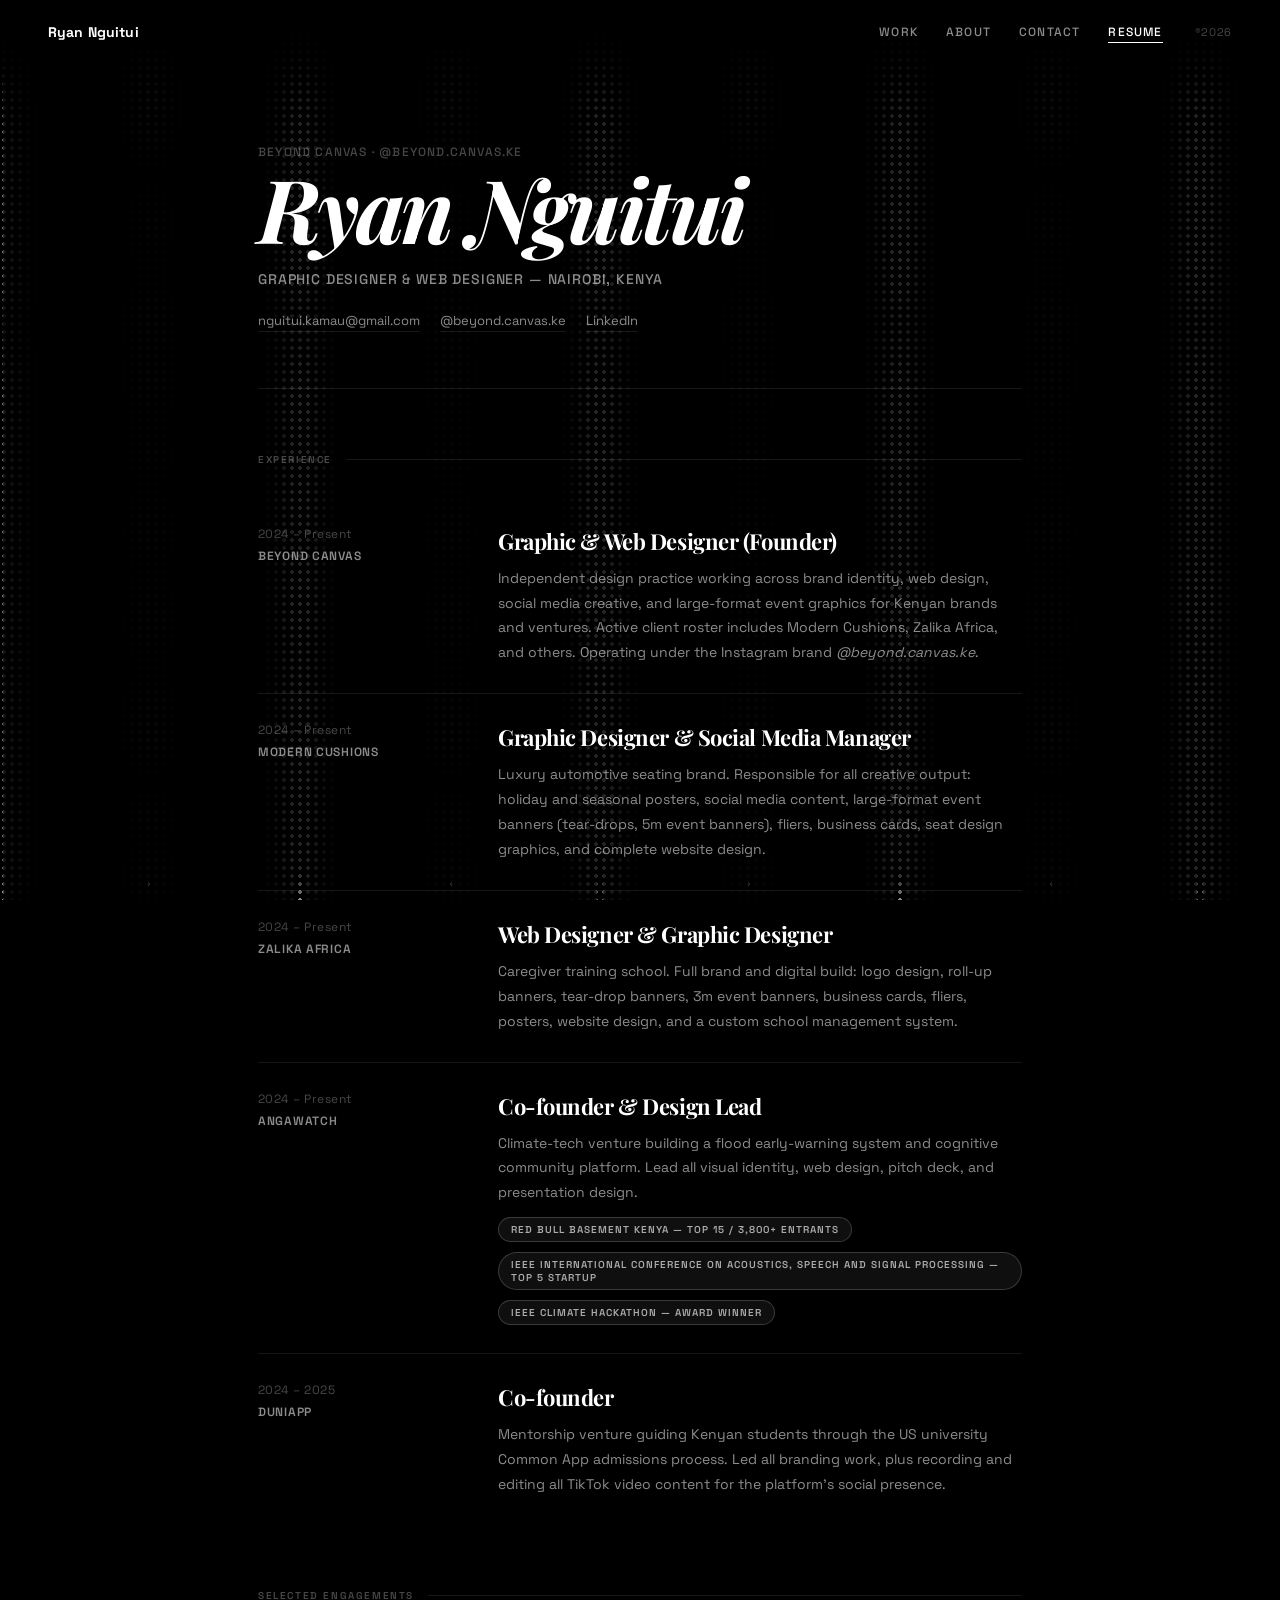
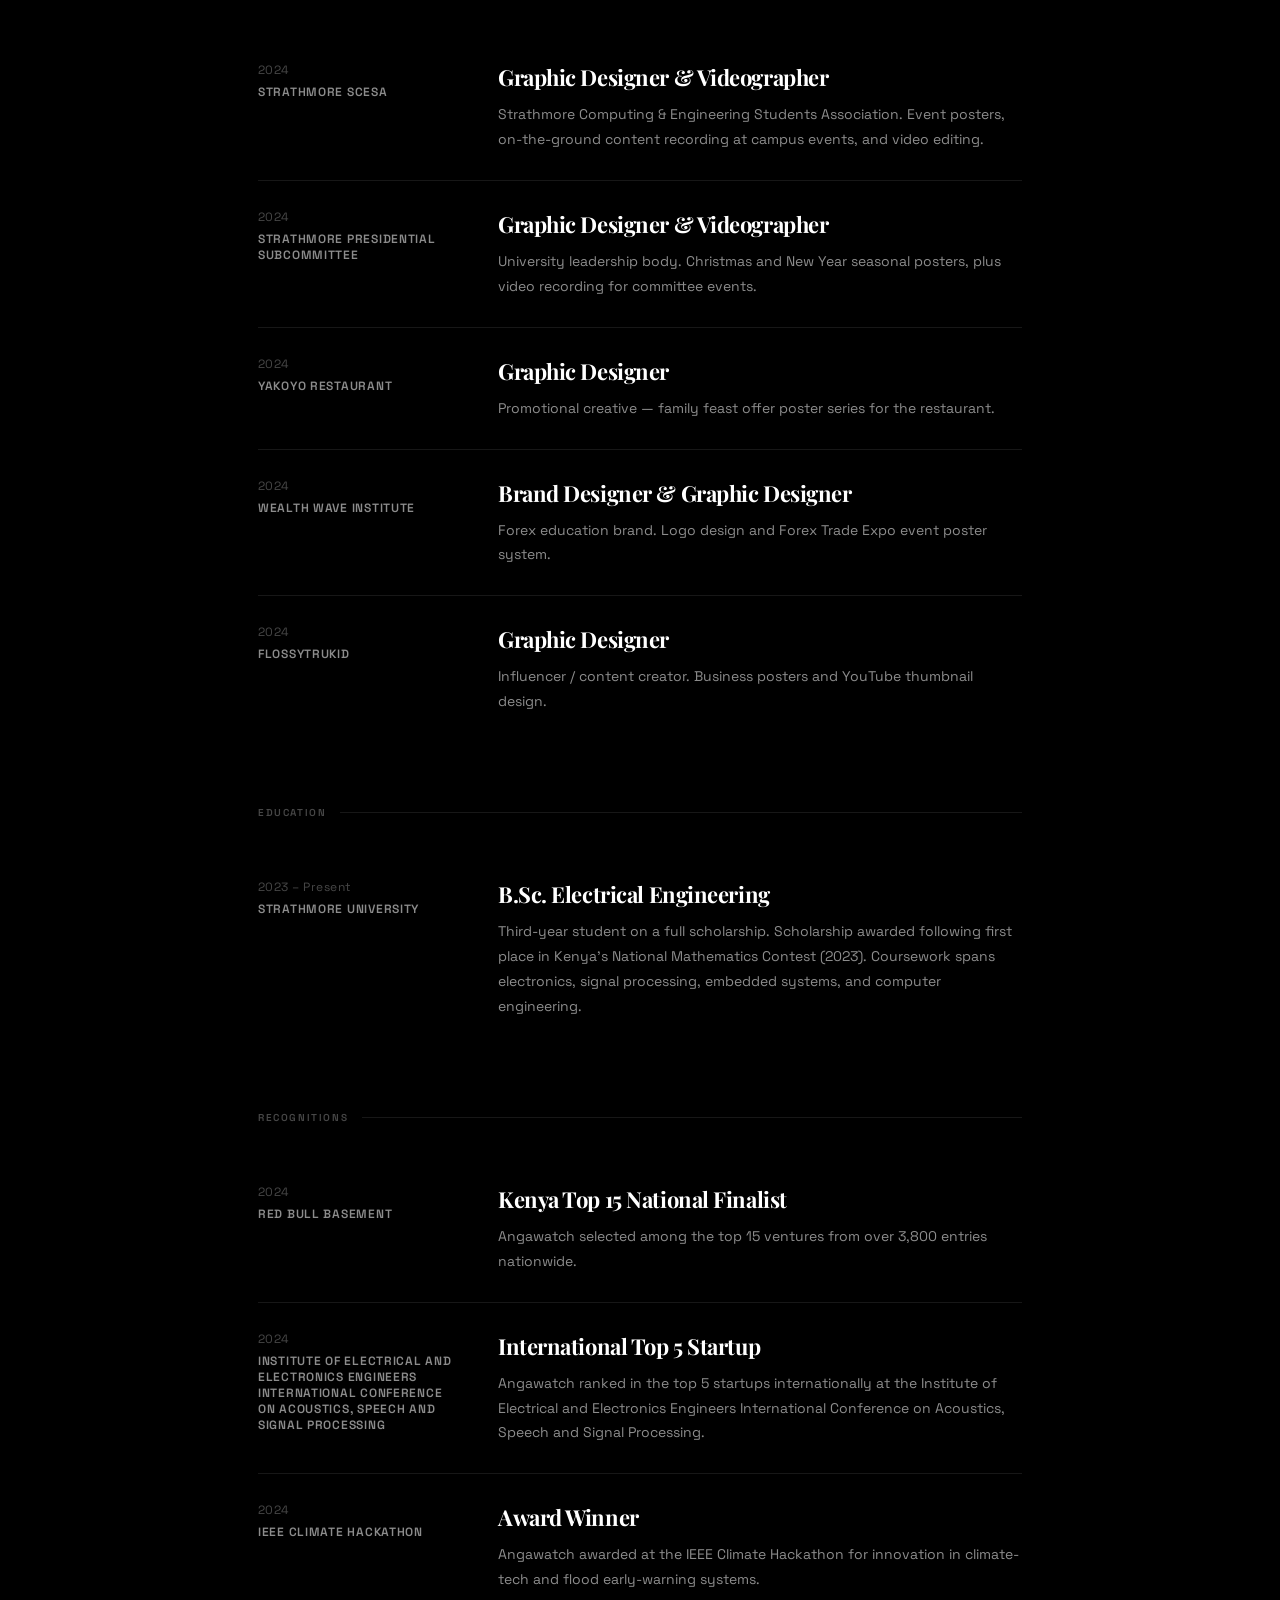
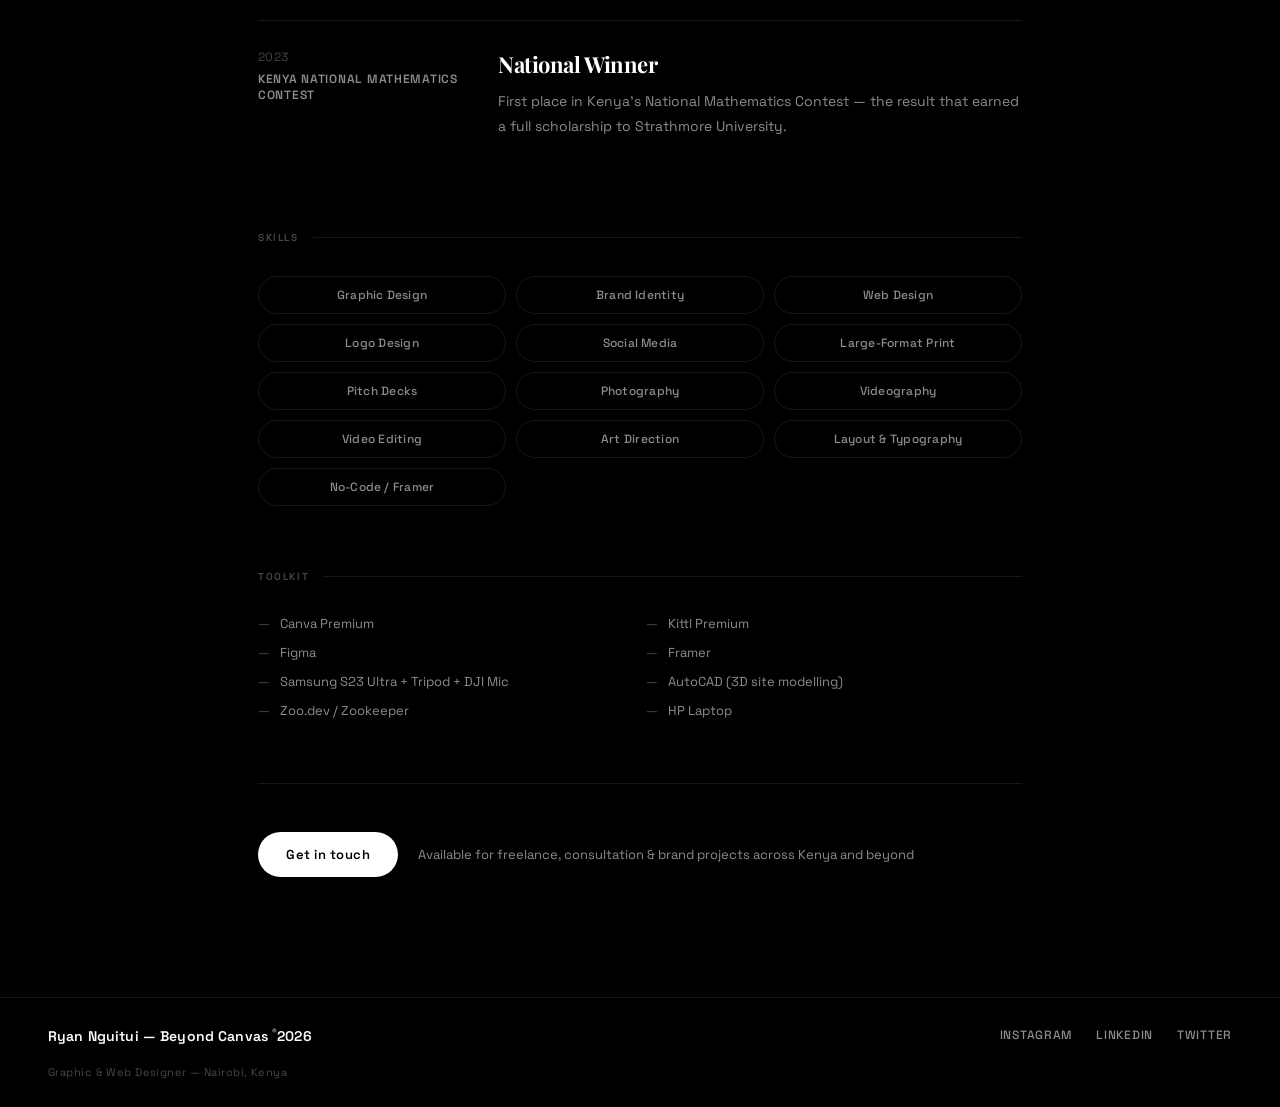
==== commit 8a2b3ed3: "Spell out ICASSP in full on resume Expand 'IEEE ICASSP' / 'ICASSP International' to the full confere" ====
--- a/resume.html
+++ b/resume.html
@@ -8,7 +8,7 @@
     <link rel="preconnect" href="https://fonts.googleapis.com">
     <link rel="preconnect" href="https://fonts.gstatic.com" crossorigin>
     <link
-        href="https://fonts.googleapis.com/css2?family=Space+Grotesk:wght@300;400;500;600;700&family=Playfair+Display:ital,wght@0,400;0,700;1,400;1,700&display=swap"
+        href="https://fonts.googleapis.com/css2?family=Space+Grotesk:wght@400;500;600;700&family=Playfair+Display:ital,wght@0,400;0,700;1,400;1,700&display=swap"
         rel="stylesheet">
     <script src="https://cdn.jsdelivr.net/npm/gsap@3.12.5/dist/gsap.min.js"></script>
     <link rel="stylesheet" href="css/styles.css">
@@ -337,7 +337,7 @@
                         platform. Lead all visual identity, web design, pitch deck, and presentation design. </p>
                     <div class="badge-row">
                         <span class="badge">Red Bull Basement Kenya — Top 15 / 3,800+ entrants</span>
-                        <span class="badge">ICASSP International — Top 5 Startup</span>
+                        <span class="badge">IEEE International Conference on Acoustics, Speech and Signal Processing — Top 5 Startup</span>
                         <span class="badge">IEEE Climate Hackathon — Award Winner</span>
                     </div>
                 </div>
@@ -457,11 +457,11 @@
             <div class="r-item">
                 <div class="r-item-meta">
                     <p class="r-date">2024</p>
-                    <p class="r-company">IEEE ICASSP</p>
+                    <p class="r-company">Institute of Electrical and Electronics Engineers International Conference on Acoustics, Speech and Signal Processing</p>
                 </div>
                 <div class="r-item-body">
                     <h2 class="r-title">International Top 5 Startup</h2>
-                    <p class="r-desc">Angawatch ranked in the top 5 startups internationally at ICASSP.</p>
+                    <p class="r-desc">Angawatch ranked in the top 5 startups internationally at the Institute of Electrical and Electronics Engineers International Conference on Acoustics, Speech and Signal Processing.</p>
                 </div>
             </div>
 
--- a/css/styles.css
+++ b/css/styles.css
@@ -37,7 +37,6 @@
 }
 
 button {
-    cursor: none;
     border: none;
     background: none;
     font: inherit;
@@ -78,14 +77,16 @@
     color: var(--text);
     overflow-x: hidden;
     -webkit-font-smoothing: antialiased;
-    cursor: none;
-}
-
-a,
-button,
-[data-morph],
-[data-cursor],
-[data-magnetic] {
+}
+
+/* Magnetic cursor active — JS adds .has-magnetic-cursor to <html> only when GSAP
+   loaded successfully on a non-touch device. If GSAP CDN fails, the native cursor
+   stays visible (no class added) so visitors aren't left with nothing. */
+.has-magnetic-cursor,
+.has-magnetic-cursor body,
+.has-magnetic-cursor a,
+.has-magnetic-cursor button,
+.has-magnetic-cursor [data-magnetic] {
     cursor: none;
 }
 
@@ -318,23 +319,24 @@
    ====================================================== */
 .hero {
     position: relative;
-    min-height: 92svh;
+    min-height: 74svh;
     overflow: hidden;
 }
 
 .hero-grid {
     display: grid;
     grid-template-columns: 54fr 46fr;
-    min-height: 92svh;
+    min-height: 74svh;
+    align-items: stretch;
 }
 
 /* LEFT */
 .hero-left {
     display: flex;
     flex-direction: column;
-    justify-content: center;
-    gap: 28px;
-    padding: calc(64px + var(--nav-h)) var(--pad-x) 64px clamp(48px, 10vw, 140px);
+    justify-content: flex-start;
+    gap: 22px;
+    padding: calc(28px + var(--nav-h)) var(--pad-x) 40px clamp(48px, 10vw, 140px);
     border-right: none;
     position: relative;
     z-index: 2;
@@ -378,28 +380,54 @@
     margin-top: 24px;
 }
 
-.hero-cta {
+/* Glass CTA — primary "Let's Build" with brand-coloured icon */
+.cta-glass {
     display: inline-flex;
     align-items: center;
-    gap: 8px;
-    padding: 16px 36px;
-    border: none;
+    gap: 12px;
+    padding: 14px 26px 14px 18px;
     border-radius: 999px;
     font-family: var(--font-sans);
-    font-size: 13px;
-    font-weight: 700;
-    letter-spacing: .1em;
-    text-transform: uppercase;
-    color: #000;
+    font-size: 14px;
+    font-weight: 600;
+    letter-spacing: .02em;
+    color: #fff;
+    background: rgba(255, 255, 255, 0.07);
+    border: 1px solid rgba(255, 255, 255, 0.16);
+    backdrop-filter: blur(18px) saturate(1.4);
+    -webkit-backdrop-filter: blur(18px) saturate(1.4);
+    box-shadow: 0 6px 24px rgba(0, 0, 0, 0.25), inset 0 1px 0 rgba(255, 255, 255, 0.08);
+    transition: background .25s var(--ease), border-color .25s var(--ease), transform .25s var(--ease);
+}
+
+.cta-glass:hover {
+    background: rgba(255, 255, 255, 0.12);
+    border-color: rgba(255, 255, 255, 0.3);
+    transform: translateY(-2px);
+}
+
+.cta-glass .cta-icon {
+    display: inline-flex;
+    align-items: center;
+    justify-content: center;
+    width: 26px;
+    height: 26px;
+    border-radius: 999px;
     background: #fff;
-    box-shadow: 0 0 24px rgba(255,255,255,0.15);
-    transition: background .25s, transform .25s var(--ease), box-shadow .25s;
-}
-
-.hero-cta:hover {
-    background: #eaeaea;
-    transform: translateY(-3px) scale(1.03);
-    box-shadow: 0 12px 32px rgba(255,255,255,0.25);
+    flex-shrink: 0;
+}
+
+.cta-glass .cta-icon svg {
+    display: block;
+}
+
+.cta-glass .cta-arrow {
+    font-size: 16px;
+    transition: transform .25s var(--ease);
+}
+
+.cta-glass:hover .cta-arrow {
+    transform: translateX(3px);
 }
 
 .cta-mobile { display: none; }
@@ -407,22 +435,31 @@
 /* Scroll hint */
 .scroll-hint {
     position: absolute;
-    bottom: 36px;
+    bottom: 22px;
     left: 50%;
     transform: translateX(-50%);
     display: flex;
     flex-direction: column;
     align-items: center;
-    gap: 0;
+    gap: 8px;
     z-index: 3;
     opacity: 0;
     animation: heroIn .8s var(--ease) .5s forwards;
 }
 
+.scroll-hint-label {
+    font-family: var(--font-sans);
+    font-size: 9px;
+    font-weight: 500;
+    letter-spacing: .28em;
+    text-transform: uppercase;
+    color: rgba(255, 255, 255, .38);
+}
+
 .scroll-hint-line {
     display: block;
     width: 1px;
-    height: 52px;
+    height: 36px;
     background: rgba(255, 255, 255, .3);
     transform-origin: top center;
     animation: scrollDrop 2s ease-in-out 1s infinite;
@@ -466,16 +503,15 @@
     position: absolute;
     inset: 0;
     transition: transform .8s var(--ease);
-    transform-origin: center top;
-    transform: scale(1.95);
-    /* extreme zoom into top half */
+    transform-origin: center bottom;
+    transform: scale(1.4);
     filter: grayscale(100%);
     -webkit-mask-image: linear-gradient(to right, transparent 0%, black 25%);
     mask-image: linear-gradient(to right, transparent 0%, black 25%);
 }
 
 .hero-right:hover .portrait-img {
-    transform: scale(2.0);
+    transform: scale(1.45);
 }
 
 /* Hero load animations */
@@ -571,10 +607,9 @@
 
 .about-desc {
     font-family: var(--font-sans);
-    font-size: 14px;
-    line-height: 2;
-    letter-spacing: .06em;
-    text-transform: uppercase;
+    font-size: 16px;
+    line-height: 1.85;
+    letter-spacing: .01em;
     color: var(--text2);
 }
 
@@ -584,7 +619,13 @@
 .about-skills {
     padding-top: 40px;
     border-top: 1px solid var(--border);
-}
+    display: grid;
+    grid-template-columns: minmax(0, 1fr) auto;
+    gap: 56px;
+    align-items: start;
+}
+.skills-col { min-width: 0; }
+.arcade-col { display: flex; flex-direction: column; }
 
 .col-label {
     font-family: var(--font-sans);
@@ -619,47 +660,348 @@
     border-color: rgba(255, 255, 255, .3);
 }
 
-/* ======================================================
-   ZOOM PARALLAX
-   ====================================================== */
-.zoom-parallax-container {
+
+/* ======================================================
+   ARCADE TAP BUTTON — gamified press button beside skills
+   Real depth via dark "side" shadow that compresses on press.
+   ====================================================== */
+.arcade-btn {
+    --face-1:   #f5ede0;
+    --face-2:   #d8cfbe;
+    --rim:      #0a0a0a;
+    --depth:    7px;
     position: relative;
-    height: 300vh;
+    display: block;
+    width: 280px;
+    padding: 0;
+    background: transparent;
+    border: 0;
+    color: var(--rim);
+    cursor: pointer;
+    user-select: none;
+    -webkit-tap-highlight-color: transparent;
+    isolation: isolate;
+    transform: translateY(0);
+    transition: transform .12s ease;
+    will-change: transform;
+}
+
+.arcade-face {
+    display: flex;
+    flex-direction: column;
+    gap: 12px;
+    padding: 14px 18px 14px;
+    background: linear-gradient(180deg, var(--face-1) 0%, var(--face-2) 100%);
+    border: 1.5px solid var(--rim);
+    border-radius: 18px;
+    box-shadow:
+        0 var(--depth) 0 0 var(--rim),                     /* the "side" of the button */
+        0 calc(var(--depth) + 6px) 18px rgba(0, 0, 0, 0.45), /* drop shadow */
+        inset 0 2px 0 rgba(255, 255, 255, 0.55),            /* top highlight */
+        inset 0 -2px 0 rgba(0, 0, 0, 0.08);                 /* bottom shading */
+    transition: box-shadow .12s ease;
+}
+
+/* Hover — lifts a touch, shadow grows */
+.arcade-btn:hover {
+    transform: translateY(-2px);
+}
+.arcade-btn:hover .arcade-face {
+    box-shadow:
+        0 calc(var(--depth) + 2px) 0 0 var(--rim),
+        0 calc(var(--depth) + 12px) 26px rgba(0, 0, 0, 0.55),
+        inset 0 2px 0 rgba(255, 255, 255, 0.65),
+        inset 0 -2px 0 rgba(0, 0, 0, 0.1);
+}
+
+/* Press — button compresses into its own shadow */
+.arcade-btn:active,
+.arcade-btn.is-pressed {
+    transform: translateY(var(--depth));
+    transition-duration: .06s;
+}
+.arcade-btn:active .arcade-face,
+.arcade-btn.is-pressed .arcade-face {
+    box-shadow:
+        0 1px 0 0 var(--rim),
+        0 3px 8px rgba(0, 0, 0, 0.35),
+        inset 0 2px 0 rgba(255, 255, 255, 0.4),
+        inset 0 -1px 0 rgba(0, 0, 0, 0.12);
+    transition-duration: .06s;
+}
+
+.arcade-row {
+    display: flex;
+    align-items: center;
+    justify-content: space-between;
+    font-family: var(--font-sans);
+    font-size: 9px;
+    font-weight: 600;
+    letter-spacing: .18em;
+    color: var(--rim);
+}
+
+.arcade-live {
+    display: inline-flex;
+    align-items: center;
+    gap: 6px;
+}
+.arcade-live-dot {
+    width: 6px;
+    height: 6px;
+    border-radius: 50%;
+    background: #c43d2e;
+    box-shadow: 0 0 0 0 rgba(196, 61, 46, 0.65);
+    animation: arcadeLivePulse 1.4s ease-out infinite;
+}
+@keyframes arcadeLivePulse {
+    0%, 100% { box-shadow: 0 0 0 0 rgba(196, 61, 46, 0.65); }
+    50%      { box-shadow: 0 0 0 6px rgba(196, 61, 46, 0); }
+}
+
+.arcade-label {
+    color: rgba(10, 10, 10, 0.55);
+}
+
+.arcade-number-wrap {
+    position: relative;
+    display: block;
+    overflow: visible;
+}
+
+.col-label-meta {
+    font-style: italic;
+    text-transform: none;
+    letter-spacing: 0;
+    font-weight: 400;
+    color: var(--text3);
+    margin-left: 4px;
+}
+
+.arcade-units {
+    display: block;
+    margin-top: -4px;
+    font-family: var(--font-sans);
+    font-size: 9px;
+    font-weight: 500;
+    letter-spacing: .22em;
+    text-transform: uppercase;
+    color: rgba(10, 10, 10, 0.42);
+}
+
+.arcade-cue-text {
+    display: inline-block;
+    transition: opacity .18s ease;
+}
+.arcade-cue-text.is-flashing {
+    animation: arcadeQuipFlash .42s cubic-bezier(0.16, 1, 0.3, 1);
+}
+@keyframes arcadeQuipFlash {
+    0%   { opacity: 0; transform: translateY(3px); }
+    100% { opacity: 1; transform: translateY(0);   }
+}
+
+/* Cute "cert. ryan™" stamp angled on the bottom-right of the button */
+.arcade-stamp {
+    position: absolute;
+    right: -8px;
+    bottom: -10px;
+    z-index: 6;
+    transform: rotate(-6deg);
+    padding: 4px 8px;
+    font-family: var(--font-display);
+    font-style: italic;
+    font-size: 10px;
+    font-weight: 700;
+    color: #f5ede0;
+    background: #c43d2e;
+    border: 1.5px solid #0a0a0a;
+    border-radius: 4px;
+    box-shadow: 0 2px 0 0 #0a0a0a;
+    pointer-events: none;
+    letter-spacing: 0.02em;
+    transition: transform .25s var(--ease);
+}
+.arcade-btn:hover .arcade-stamp {
+    transform: rotate(-3deg) translateY(-2px);
+}
+
+/* Tiny disclaimer line under the button */
+.arcade-foot {
+    margin-top: 18px;
+    max-width: 280px;
+    font-family: var(--font-sans);
+    font-size: 10px;
+    font-style: italic;
+    line-height: 1.5;
+    color: var(--text3);
+    letter-spacing: 0.02em;
+}
+
+.arcade-number {
+    display: block;
+    font-family: var(--font-sans);
+    font-weight: 700;
+    font-size: 56px;
+    line-height: 1;
+    letter-spacing: -0.02em;
+    color: var(--rim);
+    font-variant-numeric: tabular-nums;
+    padding: 2px 0;
+    transition: transform .12s ease;
+}
+.arcade-number.is-bumping {
+    animation: arcadeBump .28s cubic-bezier(0.34, 1.56, 0.64, 1);
+}
+@keyframes arcadeBump {
+    0%   { transform: scale(1); }
+    50%  { transform: scale(1.05); }
+    100% { transform: scale(1); }
+}
+
+.arcade-cue {
+    display: inline-flex;
+    align-items: center;
+    gap: 4px;
+}
+.arcade-cue svg { display: block; }
+
+.arcade-key {
+    background: var(--rim);
+    color: var(--face-1);
+    padding: 4px 8px;
+    border-radius: 5px;
+    font-size: 9px;
+    font-weight: 700;
+    letter-spacing: .14em;
+    box-shadow: inset 0 -2px 0 rgba(255, 255, 255, 0.12);
+}
+
+/* ---------- Click effects (particles + +1 floater) ---------- */
+.tap-plus {
+    position: absolute;
+    z-index: 5;
+    pointer-events: none;
+    font-family: var(--font-sans);
+    font-weight: 700;
+    font-size: 18px;
+    color: var(--rim, #0a0a0a);
+    background: #f5ede0;
+    padding: 4px 8px;
+    border-radius: 6px;
+    border: 1.5px solid #0a0a0a;
+    box-shadow: 0 3px 0 0 #0a0a0a;
+    transform: translate(-50%, -50%);
+    animation: tapPlusFloat 1s cubic-bezier(0.16, 1, 0.3, 1) forwards;
+}
+@keyframes tapPlusFloat {
+    0%   { transform: translate(-50%, -50%)  scale(0.6); opacity: 0; }
+    18%  { transform: translate(-50%, -65%)  scale(1.05); opacity: 1; }
+    100% { transform: translate(-50%, -200%) scale(0.85); opacity: 0; }
+}
+.tap-particle {
+    position: absolute;
+    z-index: 4;
+    width: 5px;
+    height: 5px;
+    border-radius: 50%;
+    pointer-events: none;
+    transform: translate(-50%, -50%);
+    animation: tapParticleBurst .85s cubic-bezier(0.16, 1, 0.3, 1) forwards;
+}
+@keyframes tapParticleBurst {
+    0%   { transform: translate(-50%, -50%) scale(1); opacity: 1; }
+    100% { transform: translate(calc(-50% + var(--dx)), calc(-50% + var(--dy))) scale(0.2); opacity: 0; }
+}
+
+/* ---------- Mobile: stack columns, full-width button ---------- */
+@media (max-width: 768px) {
+    .about-skills {
+        grid-template-columns: 1fr;
+        gap: 32px;
+    }
+    .arcade-btn { width: 100%; max-width: 360px; }
+    .arcade-number { font-size: 48px; }
+}
+
+@media (prefers-reduced-motion: reduce) {
+    .arcade-live-dot,
+    .arcade-number.is-bumping { animation: none; }
+}
+
+
+/* ======================================================
+   STICKY SCROLL GALLERY
+   ====================================================== */
+.sticky-gallery {
+    background: var(--bg);
     border-top: 1px solid var(--border);
 }
-.zoom-parallax-sticky {
+.sticky-gallery-grid {
+    display: grid;
+    grid-template-columns: 1fr 1fr 1fr;
+    gap: 8px;
+    padding: 8px;
+    max-width: var(--max-w);
+    margin-inline: auto;
+}
+
+/* Scrolling side columns */
+.sg-col-scroll {
+    display: grid;
+    gap: 8px;
+}
+
+/* Sticky center column */
+.sg-col-sticky {
     position: sticky;
     top: 0;
     height: 100vh;
+    display: grid;
+    grid-template-rows: repeat(4, 1fr);
+    gap: 8px;
+}
+
+/* Image figures */
+.sg-fig {
+    margin: 0;
+    width: 100%;
     overflow: hidden;
-}
-.zoom-layer {
-    position: absolute;
-    top: 0;
-    left: 0;
-    width: 100%;
-    height: 100%;
-    display: flex;
-    align-items: center;
-    justify-content: center;
-    will-change: transform;
-}
-.img-wrap {
-    position: relative;
-}
-.img-wrap img {
+    border-radius: 8px;
+}
+.sg-fig img {
     width: 100%;
     height: 100%;
     object-fit: cover;
-    border-radius: 8px; /* Slightly softer edges for photography */
-}
-.pos-0 { width: 25vw; height: 25vh; }
-.pos-1 { transform: translate(5vw, -30vh); width: 35vw; height: 30vh; }
-.pos-2 { transform: translate(-25vw, -10vh); width: 20vw; height: 45vh; }
-.pos-3 { transform: translate(27.5vw, 0); width: 25vw; height: 25vh; }
-.pos-4 { transform: translate(5vw, 27.5vh); width: 20vw; height: 25vh; }
-.pos-5 { transform: translate(-22.5vw, 27.5vh); width: 30vw; height: 25vh; }
-.pos-6 { transform: translate(25vw, 22.5vh); width: 15vw; height: 15vh; }
+    display: block;
+    transition: transform .4s var(--ease);
+    border-radius: 8px;
+}
+.sg-fig:hover img {
+    transform: scale(1.03);
+}
+
+/* Side column images — natural aspect ratio */
+.sg-col-scroll .sg-fig img {
+    height: auto;
+    object-fit: contain;
+}
+
+/* Center column fills — stretch to fill row */
+.sg-fig-fill {
+    height: 100%;
+}
+
+/* Mobile: 3 columns maintained, tighter gaps */
+@media (max-width: 768px) {
+    .sticky-gallery-grid {
+        gap: 4px;
+        padding: 4px;
+    }
+    .sg-col-sticky {
+        gap: 4px;
+    }
+}
 
 /* ======================================================
    9. WORK / PROJECTS — 3 × 3 GRID
@@ -685,26 +1027,6 @@
     font-style: italic;
     line-height: .92;
     letter-spacing: -0.04em;
-}
-
-.circle-btn {
-    width: 80px;
-    height: 80px;
-    border: 1.5px solid var(--border2);
-    border-radius: 50%;
-    display: flex;
-    align-items: center;
-    justify-content: center;
-    font-size: 22px;
-    color: var(--text);
-    flex-shrink: 0;
-    transition: background .25s, transform .4s var(--ease);
-    margin-bottom: 10px;
-}
-
-.circle-btn:hover {
-    background: rgba(255, 255, 255, .05);
-    transform: rotate(45deg) scale(1.08);
 }
 
 /* ======================================================
@@ -861,75 +1183,21 @@
 }
 
 /* ======================================================
-   10. MORPHING CURSOR TEXT
-   ====================================================== */
-[data-morph] {
-    position: relative;
-    display: inline-flex;
-    align-items: center;
-    cursor: none;
-    user-select: none;
-    overflow: hidden;
-}
-
-.morph-overlay {
-    position: absolute;
-    inset: 0;
-    pointer-events: none;
-    background: #FFFFFF;
-    color: #0A0A0A;
-    display: inherit;
-    align-items: inherit;
-    justify-content: inherit;
-    padding: inherit;
-    clip-path: circle(0px at 50% 50%);
-    z-index: 5;
-    /* transition is handled via JS requestAnimationFrame for smooth follower now */
-}
-
-.morph-hover-text {
-    font-family: var(--font-display);
-    font-size: 24px;
-    font-weight: 700;
-    color: #0A0A0A;
-    white-space: nowrap;
-    letter-spacing: -0.02em;
-}
-
-.morph-base {
-    transition: opacity .35s;
-}
-
-[data-morph]:hover .morph-base {
-    opacity: .5;
-}
-
-/* ======================================================
    11. TESTIMONIALS
    ====================================================== */
 .testi-section {
     border-top: 1px solid var(--border);
-    padding: 80px var(--pad-x) 100px;
+    padding: 96px var(--pad-x) 120px;
     max-width: var(--max-w);
     margin-inline: auto;
 }
 
-.testi-hint {
-    font-family: var(--font-sans);
-    font-size: 11px;
-    font-weight: 500;
-    letter-spacing: .14em;
-    text-transform: uppercase;
-    color: var(--text3);
-    margin-bottom: 56px;
-}
-
-.testi-hint-mobile { display: none; }
-
 .testi-item {
-    display: flex;
-    flex-direction: column;
-    padding: 72px 0;
+    display: grid;
+    grid-template-columns: minmax(0, 1fr) auto;
+    align-items: center;
+    gap: 72px;
+    padding: 96px 0;
     border-bottom: 1px solid var(--border);
     cursor: default;
     user-select: none;
@@ -939,34 +1207,47 @@
     border-top: 1px solid var(--border);
 }
 
+.testi-content {
+    min-width: 0;
+}
+
 .testi-mark {
     font-family: var(--font-display);
     font-style: italic;
-    font-size: clamp(64px, 7vw, 96px);
+    font-size: clamp(72px, 8vw, 120px);
     line-height: 1;
-    color: rgba(255, 255, 255, .12);
-    margin-bottom: 16px;
-    max-width: 820px;
+    color: rgba(255, 255, 255, .14);
+    margin-bottom: 12px;
+    max-width: 920px;
 }
 
 .testi-text-wrap {
     position: relative;
     cursor: none;
-    max-width: 820px;
-    margin-bottom: 40px;
+    max-width: 920px;
+    outline: none;
+    border-radius: 4px;
+}
+
+.testi-text-wrap:focus-visible {
+    box-shadow: 0 0 0 2px rgba(255, 255, 255, 0.25);
+}
+
+.testi-card-inner {
+    position: relative;
 }
 
 .testi-public {
     font-family: var(--font-display);
     font-style: italic;
-    font-size: clamp(20px, 2.6vw, 36px);
+    font-size: clamp(28px, 3.2vw, 48px);
     font-weight: 400;
-    line-height: 1.38;
+    line-height: 1.34;
     letter-spacing: -0.02em;
     color: var(--text);
 }
 
-/* Reveal overlay — circle follows cursor, shows the truth */
+/* Reveal overlay — circle follows cursor on desktop, flips as a card back-face on mobile */
 .testi-reveal {
     position: absolute;
     inset: 0;
@@ -974,28 +1255,116 @@
     clip-path: circle(0px at 50% 50%);
     pointer-events: none;
     will-change: clip-path;
+    border-radius: 4px;
 }
 
 .testi-real {
     font-family: var(--font-display);
     font-style: italic;
-    font-size: clamp(20px, 2.6vw, 36px);
+    font-size: clamp(28px, 3.2vw, 48px);
     font-weight: 400;
-    line-height: 1.38;
+    line-height: 1.34;
     letter-spacing: -0.02em;
     color: #1a1209;
 }
 
+/* Flip cue (mobile only) — pulsing pill that screams "tap me" */
+.testi-flip-cue {
+    display: none;
+    position: absolute;
+    right: 0;
+    bottom: -22px;
+    z-index: 6;
+    align-items: center;
+    gap: 6px;
+    padding: 8px 14px 8px 10px;
+    background: #f5ede0;
+    color: #1a1209;
+    border-radius: 999px;
+    font-family: var(--font-sans);
+    font-size: 10px;
+    font-weight: 700;
+    letter-spacing: .18em;
+    text-transform: uppercase;
+    pointer-events: none;
+    box-shadow: 0 6px 18px rgba(0, 0, 0, 0.35);
+    animation: flipCuePulse 2.4s ease-in-out infinite;
+    transition: background .25s, color .25s, opacity .35s;
+}
+
+.testi-flip-cue svg {
+    width: 14px;
+    height: 14px;
+    flex-shrink: 0;
+}
+
+@keyframes flipCuePulse {
+    0%, 100% { transform: scale(1) translateY(0); }
+    50%      { transform: scale(1.06) translateY(-2px); }
+}
+
+/* Mobile: the whole card becomes a 3D flip card */
+@media (hover: none), (pointer: coarse), (max-width: 768px) {
+    .testi-text-wrap {
+        cursor: pointer;
+        perspective: 1400px;
+        padding: 4px;
+    }
+
+    .testi-card-inner {
+        transform-style: preserve-3d;
+        transition: transform .8s cubic-bezier(.5, .05, .2, 1);
+        min-height: 1px;
+    }
+
+    .testi-text-wrap.is-flipped .testi-card-inner {
+        transform: rotateY(180deg);
+    }
+
+    .testi-public,
+    .testi-reveal {
+        backface-visibility: hidden;
+        -webkit-backface-visibility: hidden;
+    }
+
+    .testi-public {
+        position: relative;
+        z-index: 1;
+    }
+
+    .testi-reveal {
+        clip-path: none !important;
+        transform: rotateY(180deg);
+        display: flex;
+        align-items: center;
+        padding: 24px 28px;
+        border-radius: 12px;
+        box-shadow: 0 14px 38px rgba(0, 0, 0, 0.35);
+        pointer-events: none;
+    }
+
+    .testi-flip-cue {
+        display: inline-flex;
+    }
+
+    .testi-text-wrap.is-flipped .testi-flip-cue {
+        background: rgba(255, 255, 255, 0.14);
+        color: #fff;
+    }
+}
+
 .testi-who {
     display: flex;
-    align-items: center;
-    gap: 16px;
-    max-width: 820px;
+    flex-direction: column;
+    align-items: flex-end;
+    text-align: right;
+    gap: 14px;
+    flex-shrink: 0;
 }
 
 .testi-avatar {
-    width: 52px;
-    height: 52px;
+    width: 84px;
+    height: 84px;
     border-radius: 50%;
     border: 1px solid var(--border2);
     background: rgba(255, 255, 255, .07);
@@ -1027,6 +1396,7 @@
 .testi-meta {
     display: flex;
     flex-direction: column;
+    align-items: flex-end;
     gap: 4px;
 }
 
@@ -1044,83 +1414,6 @@
     font-weight: 400;
     color: var(--text3);
     letter-spacing: .03em;
-}
-
-/* ======================================================
-   12. MARQUEE
-   ====================================================== */
-.marquee-section {
-    padding-block: 60px;
-    border-top: 1px solid var(--border);
-    overflow: hidden;
-}
-
-.marquee-wrap {
-    position: relative;
-    overflow: hidden;
-}
-
-.marquee-wrap::before,
-.marquee-wrap::after {
-    content: '';
-    position: absolute;
-    top: 0;
-    bottom: 0;
-    width: 160px;
-    z-index: 2;
-    pointer-events: none;
-}
-
-.marquee-wrap::before {
-    left: 0;
-    background: linear-gradient(to right, var(--bg), transparent);
-}
-
-.marquee-wrap::after {
-    right: 0;
-    background: linear-gradient(to left, var(--bg), transparent);
-}
-
-.marquee-track {
-    display: flex;
-    align-items: center;
-    width: max-content;
-    animation: marquee 32s linear infinite;
-}
-
-.marquee-track:hover {
-    animation-play-state: paused;
-}
-
-.marquee-track span {
-    font-family: var(--font-display);
-    font-size: clamp(30px, 4.5vw, 58px);
-    font-weight: 700;
-    letter-spacing: -0.02em;
-    color: var(--text);
-    opacity: .1;
-    padding-inline: 28px;
-    transition: opacity .25s;
-}
-
-.marquee-track span:hover {
-    opacity: .7;
-}
-
-.marquee-track .sep {
-    opacity: .06;
-    font-size: 18px;
-    padding: 0;
-}
-
-@keyframes marquee {
-    from {
-        transform: translateX(0);
-    }
-
-    to {
-        transform: translateX(-50%);
-    }
 }
 
 /* ======================================================
@@ -1152,6 +1445,7 @@
 }
 
 .contact-title {
+    position: relative;
     font-family: var(--font-display);
     font-style: italic;
     font-size: clamp(80px, 14vw, 200px);
@@ -1161,13 +1455,42 @@
     margin-bottom: 64px;
 }
 
-/* JS handles radius */
-.contact-title .morph-hover-text {
-    font-size: clamp(80px, 14vw, 200px);
-    font-style: italic;
-    font-weight: 700;
-    line-height: .88;
-    letter-spacing: -0.05em;
+/* Typewriter contact title: "Let's" stacked above a cycling word */
+.typewriter-title {
+    display: flex;
+    flex-direction: column;
+    align-items: flex-start;
+    gap: 0;
+}
+
+.tw-prefix {
+    display: block;
+}
+
+.tw-cycle {
+    display: inline-flex;
+    align-items: baseline;
+    /* leave room for the longest word so layout doesn't shift mid-typing */
+    min-width: 4ch;
+}
+
+.tw-text {
+    /* inherits italic from .contact-title */
+    white-space: pre;
+}
+
+.tw-caret {
+    display: inline-block;
+    width: 0.06em;
+    height: 0.7em;
+    background: currentColor;
+    margin-left: 0.06em;
+    transform: translateY(0.04em);
+    animation: twCaretBlink 0.85s steps(2, end) infinite;
+}
+
+@keyframes twCaretBlink {
+    50% { opacity: 0; }
 }
 
 .contact-body {
@@ -1210,6 +1533,7 @@
     border-color: rgba(255, 255, 255, .4);
 }
 
+/* Legacy white button — superseded by .cta-glass */
 .btn-white {
     display: inline-flex;
     align-items: center;
@@ -1325,25 +1649,6 @@
     .contact-links {
         align-items: flex-start;
     }
-
-    .morph-grid {
-        grid-template-columns: 1fr;
-    }
-
-    .morph-el:nth-child(odd) {
-        border-right: none;
-        padding-right: 0;
-        border-bottom: 1px solid var(--border);
-    }
-
-    .morph-el:nth-child(even) {
-        padding-left: 0;
-        border-bottom: 1px solid var(--border);
-    }
-
-    .morph-el:last-child {
-        border-bottom: none;
-    }
 }
 
 /* ======================================================
@@ -1419,16 +1724,16 @@
 
 
     .portrait-img {
-        transform: scale(1.6) !important;
-        transform-origin: center 8% !important;
-        background-position: center 5% !important;
-        background-size: cover !important;
-        -webkit-mask-image: linear-gradient(to bottom, black 55%, transparent 100%) !important;
-        mask-image: linear-gradient(to bottom, black 55%, transparent 100%) !important;
+        transform: scale(1.4) !important;
+        transform-origin: center bottom !important;
+        background-position: center bottom !important;
+        background-size: contain !important;
+        -webkit-mask-image: none !important;
+        mask-image: none !important;
     }
 
     .hero-right:hover .portrait-img {
-        transform: scale(1.6) !important;
+        transform: scale(1.4) !important;
     }
 
     .trail-img {
@@ -1437,12 +1742,40 @@
     }
 
     .testi-item {
-        padding: 48px 0;
+        grid-template-columns: 1fr;
+        gap: 32px;
+        padding: 56px 0 72px;
+    }
+
+    .testi-who {
+        flex-direction: row;
+        align-items: center;
+        text-align: left;
+        gap: 14px;
+        align-self: flex-start;
+    }
+
+    .testi-meta {
+        align-items: flex-start;
+    }
+
+    .testi-avatar {
+        width: 56px;
+        height: 56px;
+    }
+
+    .testi-mark {
+        font-size: clamp(64px, 16vw, 96px);
     }
 
     .testi-public,
     .testi-real {
-        font-size: clamp(18px, 5vw, 26px);
+        font-size: clamp(22px, 5.5vw, 30px);
+        line-height: 1.36;
+    }
+
+    .testi-section {
+        padding: 64px var(--pad-x) 80px;
     }
 
     .card-stack-stage { height: 360px; }
@@ -1509,22 +1842,6 @@
     }
 
     .col-label { margin-bottom: 12px; }
-
-    .testi-hint-desktop { display: none; }
-    .testi-hint-mobile { 
-        display: inline-block; 
-        color: var(--text); 
-        animation: hintPulse 2s ease-in-out infinite; 
-    }
-
-    /* Zoom Parallax: mathematically 1.5x mapped aspect ratios from desktop 16:9 layout */
-    .pos-0 { width: 37.5vw; height: 21.1vw; }
-    .pos-1 { transform: translate(7.5vw, -25.3vw); width: 52.5vw; height: 25.3vw; }
-    .pos-2 { transform: translate(-37.5vw, -8.4vw); width: 30vw; height: 38vw; }
-    .pos-3 { transform: translate(41.3vw, 0); width: 37.5vw; height: 21.1vw; }
-    .pos-4 { transform: translate(7.5vw, 23.2vw); width: 30vw; height: 21.1vw; }
-    .pos-5 { transform: translate(-33.8vw, 23.2vw); width: 45vw; height: 21.1vw; }
-    .pos-6 { transform: translate(37.5vw, 19vw); width: 22.5vw; height: 12.7vw; }
 }
 
 /* ======================================================
@@ -1551,8 +1868,6 @@
     body,
     a,
     button,
-    [data-morph],
-    [data-cursor],
     [data-magnetic] {
         cursor: auto;
     }
@@ -1566,95 +1881,38 @@
     100% { background-position: 0px 6800px, 3px 6800px, 151.5px 6917.5px, 25px 13632px, 28px 13632px, 176.5px 13758px, 50px 5416px, 53px 5416px, 201.5px 5491px, 75px 17175px, 78px 17175px, 226.5px 17301.5px, 100px 5119px, 103px 5119px, 251.5px 5221px, 125px 8428px, 128px 8428px, 276.5px 8495px, 150px 9876px, 153px 9876px, 301.5px 9965.5px, 175px 13391px, 178px 13391px, 326.5px 13540.5px, 200px 14741px, 203px 14741px, 351.5px 14848.5px, 225px 18770px, 228px 18770px, 376.5px 18910.5px, 250px 5082px, 253px 5082px, 401.5px 5161px, 275px 6375px, 278px 6375px, 426.5px 6480px; }
 }
 
-@keyframes hintPulse {
-    0%, 100% { opacity: 0.5; }
-    50% { opacity: 1; text-shadow: 0 0 10px rgba(255, 255, 255, 0.4); }
-}
-
-/* ======================================================
-   20. IMAGE GALLERY
-   ====================================================== */
-.gallery-section {
-    padding: 96px 0 0;
-    position: relative;
-}
-.gallery-heading {
+/* ======================================================
+   20. POST-TESTIMONIAL CTA
+   ====================================================== */
+.post-testi-cta {
+    padding: 80px var(--pad-x) 40px;
+    border-top: 1px solid var(--border);
+}
+.post-testi-inner {
+    max-width: var(--max-w);
+    margin-inline: auto;
+    display: flex;
+    flex-direction: column;
+    align-items: center;
+    gap: 28px;
     text-align: center;
+}
+.post-testi-line {
     font-family: var(--font-display);
     font-style: italic;
-    font-size: clamp(1.8rem, 3.5vw, 2.8rem);
+    font-size: clamp(28px, 4vw, 44px);
+    font-weight: 700;
+    line-height: 1.15;
+    letter-spacing: -0.02em;
     color: var(--text);
-    margin: 0 0 52px;
-    padding: 0 var(--pad-x);
-}
-.gallery-stage-wrap {
-    height: 380px;
-    overflow: hidden;
-    -webkit-mask-image: linear-gradient(to bottom, #000 0%, #000 52%, transparent 100%);
-    mask-image: linear-gradient(to bottom, #000 0%, #000 52%, transparent 100%);
-}
-.gallery-stage {
-    width: 100%;
-    height: 100%;
-    display: flex;
-    align-items: flex-end;
-    justify-content: center;
-}
-.gallery-card {
-    flex-shrink: 0;
-    border-radius: 12px;
-    overflow: hidden;
-    position: relative;
-    box-shadow:
-        rgba(0,0,0,0.02) 0.8px 0px 0.8px,
-        rgba(0,0,0,0.06) 2.5px 0px 2.5px,
-        rgba(0,0,0,0.14) 7px 0px 7px,
-        rgba(0,0,0,0.34) 22px 0px 22px;
-    will-change: transform, opacity;
-}
-.gallery-card img {
-    width: 100%;
-    height: 100%;
-    object-fit: cover;
-    object-position: center;
-    display: block;
-    pointer-events: none;
-    -webkit-user-drag: none;
-}
-.gallery-reel {
-    display: none;
-    overflow: hidden;
-    padding: 20px 0;
-}
-.gallery-reel-track {
-    display: flex;
-    gap: 14px;
-    width: max-content;
-    animation: galleryReel 40s linear infinite;
-}
-.gallery-reel-card {
-    flex-shrink: 0;
-    width: 130px;
-    height: 185px;
-    border-radius: 10px;
-    overflow: hidden;
-    box-shadow: 0 4px 20px rgba(0,0,0,0.4);
-}
-.gallery-reel-card img {
-    width: 100%;
-    height: 100%;
-    object-fit: cover;
-    object-position: center;
-    display: block;
-}
-@keyframes galleryReel {
-    0%   { transform: translateX(0); }
-    100% { transform: translateX(-50%); }
+}
+.post-testi-ctas {
+    display: flex;
+    align-items: center;
+    gap: 12px;
 }
 @media (max-width: 768px) {
-    .gallery-section { padding-top: 64px; }
-    .gallery-stage-wrap { display: none; }
-    .gallery-reel { display: block; }
+    .post-testi-cta { padding: 56px var(--pad-x) 24px; }
 }
 
 /* ======================================================
@@ -1700,21 +1958,62 @@
     position: absolute;
     top: 18px;
     right: 18px;
-    background: rgba(255,255,255,0.07);
-    border: 1px solid var(--border);
-    color: var(--text);
-    width: 36px;
-    height: 36px;
+    background: rgba(220, 38, 38, 0.95);
+    border: none;
+    color: #ffffff;
+    width: 40px;
+    height: 40px;
     border-radius: 50%;
-    font-size: 14px;
+    font-size: 16px;
+    font-weight: bold;
     cursor: pointer;
     display: flex;
     align-items: center;
     justify-content: center;
-    z-index: 2;
-    transition: background 0.2s;
-}
-.proj-modal-close:hover { background: rgba(255,255,255,0.14); }
+    z-index: 10;
+    box-shadow: 0 4px 12px rgba(0, 0, 0, 0.4);
+    transition: transform 0.2s, background 0.2s;
+}
+.proj-modal-close:hover {
+    background: rgba(239, 68, 68, 1);
+    transform: scale(1.08);
+}
+
+/* Prev/next arrows — let visitors browse projects without closing the modal */
+.proj-modal-nav {
+    position: absolute;
+    top: 50%;
+    transform: translateY(-50%);
+    width: 48px;
+    height: 48px;
+    border-radius: 50%;
+    background: rgba(255, 255, 255, 0.1);
+    border: 1px solid rgba(255, 255, 255, 0.25);
+    color: #fff;
+    font-size: 22px;
+    line-height: 1;
+    display: flex;
+    align-items: center;
+    justify-content: center;
+    z-index: 9100;
+    cursor: pointer;
+    backdrop-filter: blur(10px);
+    -webkit-backdrop-filter: blur(10px);
+    transition: background .2s, transform .2s, border-color .2s;
+}
+.proj-modal-prev { left: 24px; }
+.proj-modal-next { right: 24px; }
+.proj-modal-nav:hover {
+    background: rgba(255, 255, 255, 0.18);
+    border-color: rgba(255, 255, 255, 0.5);
+}
+.proj-modal-prev:hover { transform: translateY(-50%) translateX(-3px); }
+.proj-modal-next:hover { transform: translateY(-50%) translateX(3px); }
+@media (max-width: 600px) {
+    .proj-modal-nav { width: 40px; height: 40px; font-size: 18px; }
+    .proj-modal-prev { left: 8px; }
+    .proj-modal-next { right: 8px; }
+}
 .proj-modal-img-wrap {
     width: 100%;
     height: 280px;
